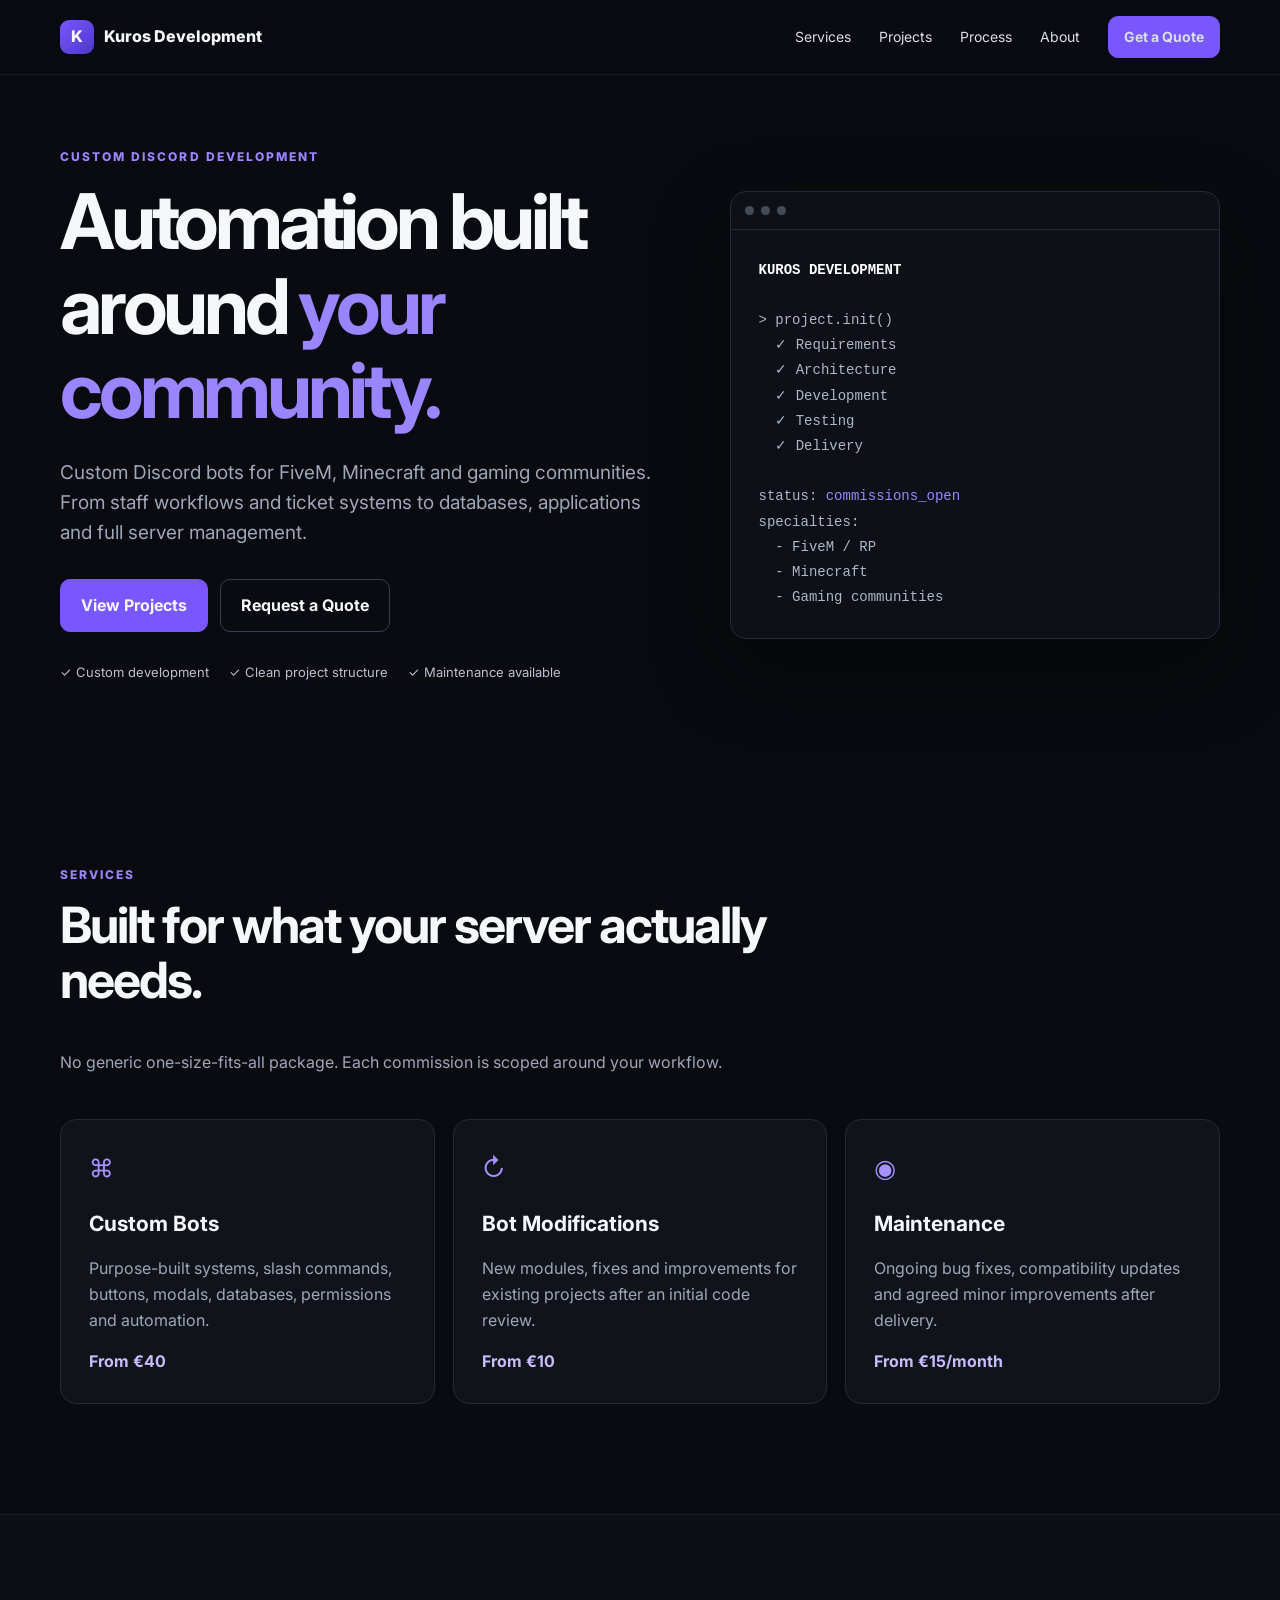
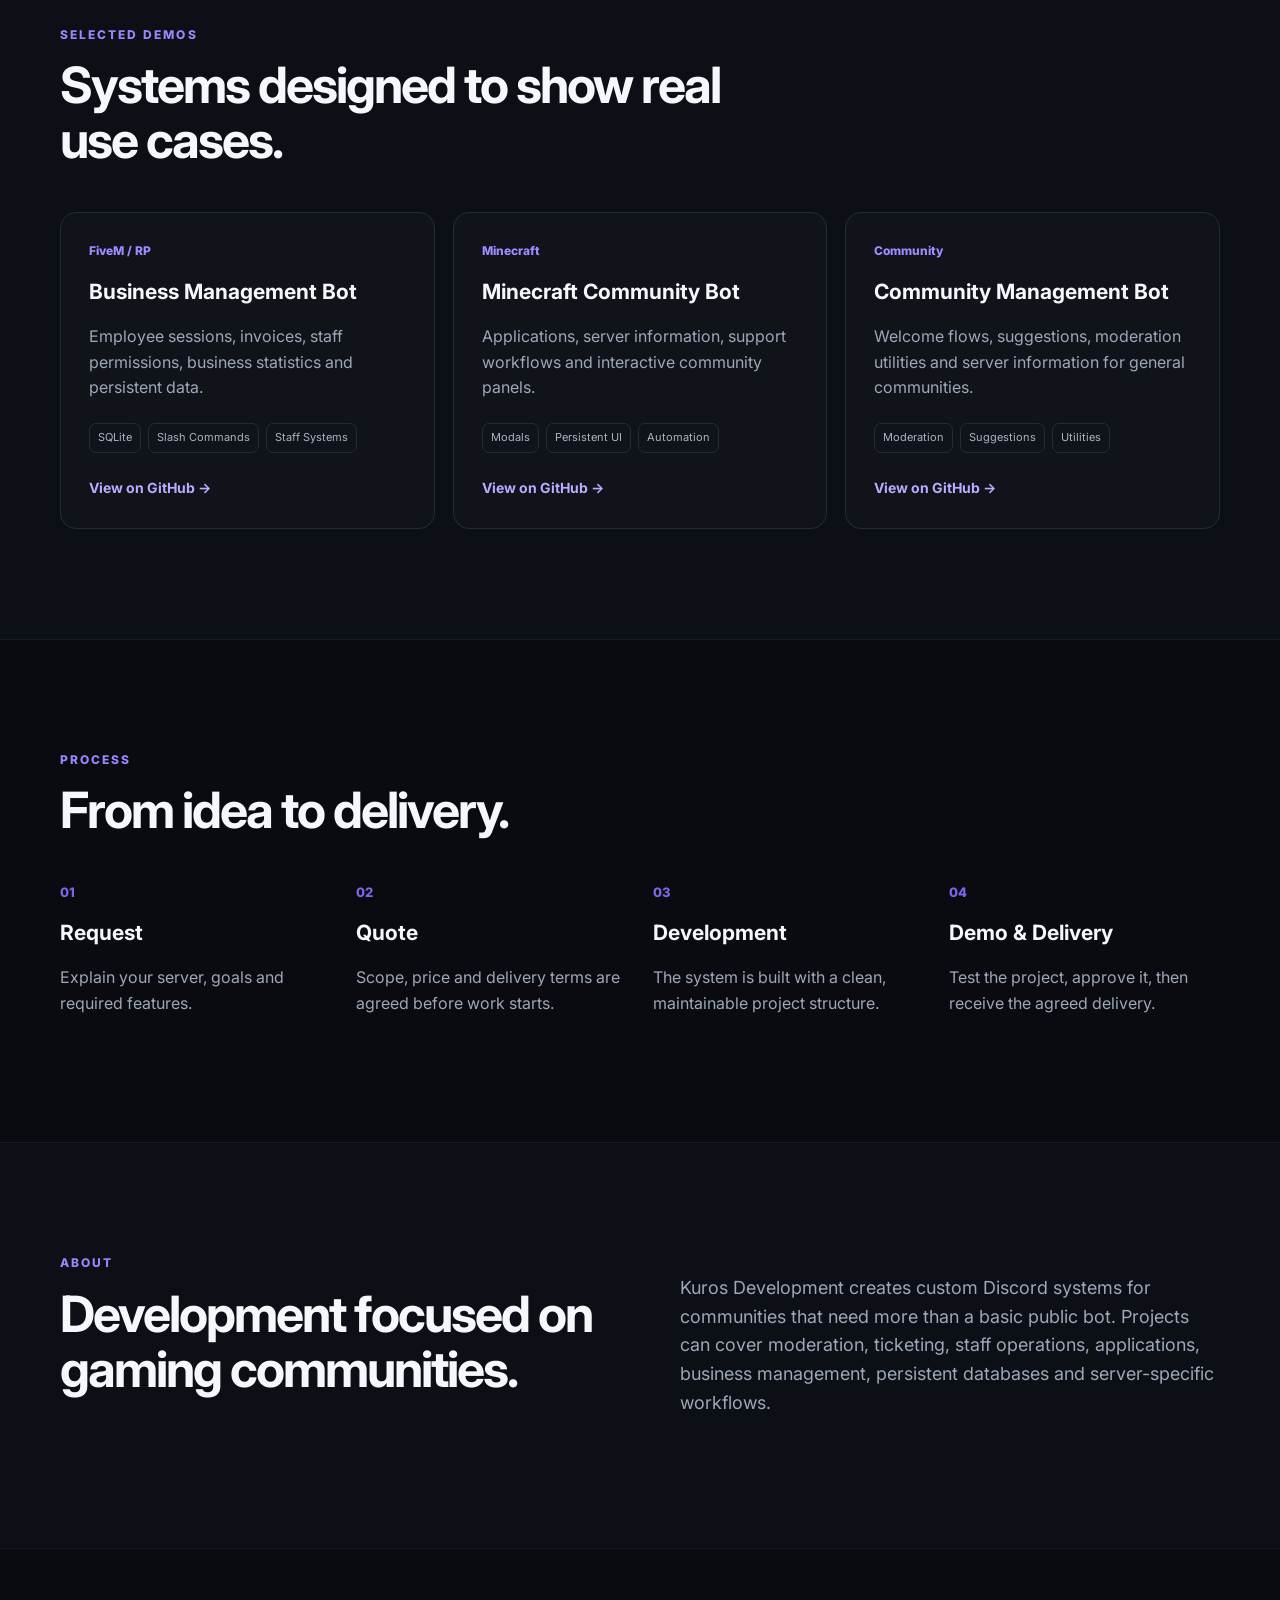
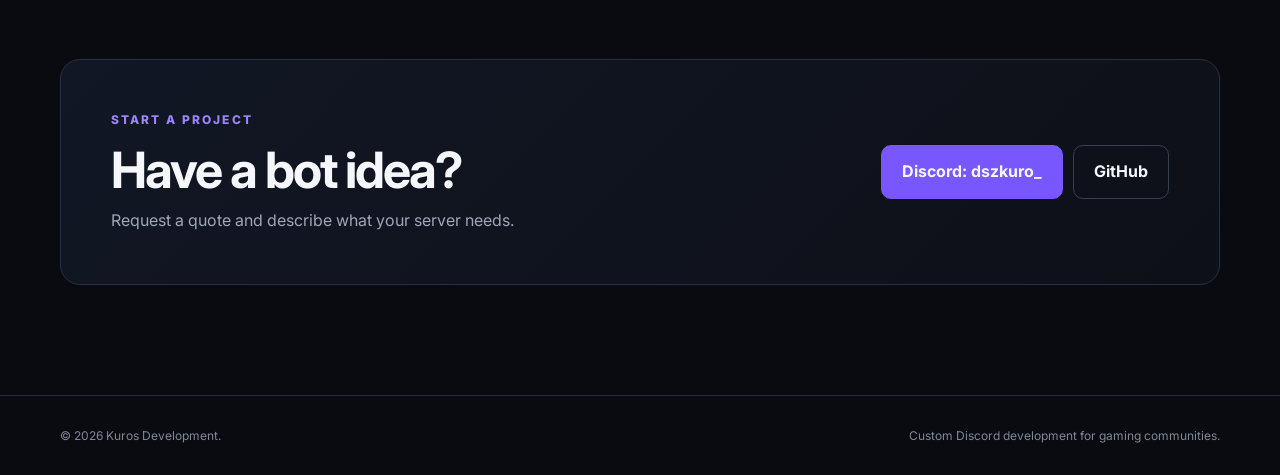
==== index.html @ 222a63c6 "Add files via upload" ====
<!DOCTYPE html>
<html lang="en">
<head>
  <meta charset="UTF-8">
  <meta name="viewport" content="width=device-width, initial-scale=1.0">
  <meta name="description" content="Kuros Development builds custom Discord bots for FiveM, Minecraft and gaming communities.">
  <title>Kuros Development — Custom Discord Bots</title>
  <link rel="preconnect" href="https://fonts.googleapis.com">
  <link rel="preconnect" href="https://fonts.gstatic.com" crossorigin>
  <link href="https://fonts.googleapis.com/css2?family=Inter:wght@400;500;600;700;800&display=swap" rel="stylesheet">
  <link rel="stylesheet" href="style.css">
</head>
<body>
  <header class="nav-wrap">
    <nav class="nav container">
      <a class="brand" href="#top"><span class="brand-mark">K</span>Kuros Development</a>
      <button id="navToggle" class="nav-toggle" aria-label="Toggle menu">☰</button>
      <div id="navLinks" class="nav-links">
        <a href="#services">Services</a>
        <a href="#projects">Projects</a>
        <a href="#process">Process</a>
        <a href="#about">About</a>
        <a class="button small" href="#contact">Get a Quote</a>
      </div>
    </nav>
  </header>

  <main id="top">
    <section class="hero container">
      <div class="hero-copy">
        <div class="eyebrow">CUSTOM DISCORD DEVELOPMENT</div>
        <h1>Automation built around <span>your community.</span></h1>
        <p>
          Custom Discord bots for FiveM, Minecraft and gaming communities.
          From staff workflows and ticket systems to databases, applications and full server management.
        </p>
        <div class="hero-actions">
          <a class="button" href="#projects">View Projects</a>
          <a class="button secondary" href="#contact">Request a Quote</a>
        </div>
        <div class="hero-points">
          <span>✓ Custom development</span>
          <span>✓ Clean project structure</span>
          <span>✓ Maintenance available</span>
        </div>
      </div>
      <div class="terminal-card">
        <div class="terminal-top"><span></span><span></span><span></span></div>
        <pre><code><b>KUROS DEVELOPMENT</b>

&gt; project.init()
  ✓ Requirements
  ✓ Architecture
  ✓ Development
  ✓ Testing
  ✓ Delivery

status: <em>commissions_open</em>
specialties:
  - FiveM / RP
  - Minecraft
  - Gaming communities</code></pre>
      </div>
    </section>

    <section id="services" class="section container">
      <div class="section-heading">
        <div class="eyebrow">SERVICES</div>
        <h2>Built for what your server actually needs.</h2>
        <p>No generic one-size-fits-all package. Each commission is scoped around your workflow.</p>
      </div>
      <div class="cards three">
        <article class="card">
          <div class="icon">⌘</div>
          <h3>Custom Bots</h3>
          <p>Purpose-built systems, slash commands, buttons, modals, databases, permissions and automation.</p>
          <strong>From €40</strong>
        </article>
        <article class="card">
          <div class="icon">↻</div>
          <h3>Bot Modifications</h3>
          <p>New modules, fixes and improvements for existing projects after an initial code review.</p>
          <strong>From €10</strong>
        </article>
        <article class="card">
          <div class="icon">◉</div>
          <h3>Maintenance</h3>
          <p>Ongoing bug fixes, compatibility updates and agreed minor improvements after delivery.</p>
          <strong>From €15/month</strong>
        </article>
      </div>
    </section>

    <section id="projects" class="section alt">
      <div class="container">
        <div class="section-heading">
          <div class="eyebrow">SELECTED DEMOS</div>
          <h2>Systems designed to show real use cases.</h2>
        </div>
        <div class="projects">
          <article class="project">
            <div class="project-tag">FiveM / RP</div>
            <h3>Business Management Bot</h3>
            <p>Employee sessions, invoices, staff permissions, business statistics and persistent data.</p>
            <div class="chips"><span>SQLite</span><span>Slash Commands</span><span>Staff Systems</span></div>
            <a href="https://github.com/kurosdevelopment/fivem-management-bot-demo" target="_blank" rel="noopener">View on GitHub →</a>
          </article>
          <article class="project">
            <div class="project-tag">Minecraft</div>
            <h3>Minecraft Community Bot</h3>
            <p>Applications, server information, support workflows and interactive community panels.</p>
            <div class="chips"><span>Modals</span><span>Persistent UI</span><span>Automation</span></div>
            <a href="https://github.com/kurosdevelopment/minecraft-server-bot-demo" target="_blank" rel="noopener">View on GitHub →</a>
          </article>
          <article class="project">
            <div class="project-tag">Community</div>
            <h3>Community Management Bot</h3>
            <p>Welcome flows, suggestions, moderation utilities and server information for general communities.</p>
            <div class="chips"><span>Moderation</span><span>Suggestions</span><span>Utilities</span></div>
            <a href="https://github.com/kurosdevelopment/community-bot-demo" target="_blank" rel="noopener">View on GitHub →</a>
          </article>
        </div>
      </div>
    </section>

    <section id="process" class="section container">
      <div class="section-heading">
        <div class="eyebrow">PROCESS</div>
        <h2>From idea to delivery.</h2>
      </div>
      <div class="steps">
        <div><span>01</span><h3>Request</h3><p>Explain your server, goals and required features.</p></div>
        <div><span>02</span><h3>Quote</h3><p>Scope, price and delivery terms are agreed before work starts.</p></div>
        <div><span>03</span><h3>Development</h3><p>The system is built with a clean, maintainable project structure.</p></div>
        <div><span>04</span><h3>Demo & Delivery</h3><p>Test the project, approve it, then receive the agreed delivery.</p></div>
      </div>
    </section>

    <section id="about" class="section alt">
      <div class="container about">
        <div>
          <div class="eyebrow">ABOUT</div>
          <h2>Development focused on gaming communities.</h2>
        </div>
        <p>
          Kuros Development creates custom Discord systems for communities that need more than a basic public bot.
          Projects can cover moderation, ticketing, staff operations, applications, business management,
          persistent databases and server-specific workflows.
        </p>
      </div>
    </section>

    <section id="contact" class="section container">
      <div class="cta">
        <div>
          <div class="eyebrow">START A PROJECT</div>
          <h2>Have a bot idea?</h2>
          <p>Request a quote and describe what your server needs.</p>
        </div>
        <div class="cta-actions">
          <a class="button" href="https://discord.com/app" target="_blank" rel="noopener">Discord: dszkuro_</a>
          <a class="button secondary" href="https://github.com/kurosdevelopment" target="_blank" rel="noopener">GitHub</a>
        </div>
      </div>
    </section>
  </main>

  <footer>
    <div class="container footer">
      <div>© <span id="year"></span> Kuros Development.</div>
      <div>Custom Discord development for gaming communities.</div>
    </div>
  </footer>
  <script src="script.js"></script>
</body>
</html>
---- style.css ----
:root{
  --bg:#090b10;
  --surface:#10131a;
  --surface2:#141923;
  --text:#f5f7fb;
  --muted:#9ea7b8;
  --line:#242b38;
  --accent:#7857ff;
  --accent2:#9a85ff;
  --max:1160px;
}
*{box-sizing:border-box}
html{scroll-behavior:smooth}
body{
  margin:0;background:var(--bg);color:var(--text);
  font-family:Inter,system-ui,sans-serif;line-height:1.6
}
a{color:inherit;text-decoration:none}
.container{width:min(calc(100% - 40px),var(--max));margin:auto}
.nav-wrap{
  position:sticky;top:0;z-index:20;
  background:rgba(9,11,16,.82);backdrop-filter:blur(14px);
  border-bottom:1px solid rgba(255,255,255,.06)
}
.nav{height:74px;display:flex;align-items:center;justify-content:space-between}
.brand{font-weight:800;display:flex;gap:10px;align-items:center}
.brand-mark{
  display:grid;place-items:center;width:34px;height:34px;border-radius:9px;
  background:linear-gradient(135deg,var(--accent),#4f37c9)
}
.nav-links{display:flex;align-items:center;gap:28px;color:#d9deea;font-size:14px}
.nav-links>a:not(.button):hover{color:white}
.nav-toggle{display:none;background:none;border:0;color:white;font-size:24px}
.button{
  display:inline-flex;justify-content:center;align-items:center;
  background:var(--accent);padding:13px 20px;border-radius:10px;font-weight:700;
  border:1px solid var(--accent);transition:.2s
}
.button:hover{transform:translateY(-2px);filter:brightness(1.08)}
.button.small{padding:9px 15px}
.button.secondary{background:transparent;border-color:#363e50}
.hero{
  min-height:680px;display:grid;grid-template-columns:1.1fr .9fr;
  gap:70px;align-items:center;padding-top:50px;padding-bottom:50px
}
.eyebrow{font-size:12px;letter-spacing:.17em;color:var(--accent2);font-weight:800;margin-bottom:14px}
h1,h2,h3{line-height:1.1;margin-top:0}
h1{font-size:clamp(46px,6vw,78px);letter-spacing:-.055em;margin-bottom:24px}
h1 span{color:var(--accent2)}
h2{font-size:clamp(34px,4vw,50px);letter-spacing:-.04em}
h3{font-size:21px}
.hero-copy>p{font-size:19px;color:var(--muted);max-width:670px}
.hero-actions{display:flex;gap:12px;margin:30px 0}
.hero-points{display:flex;gap:20px;flex-wrap:wrap;color:#b9c1cf;font-size:13px}
.terminal-card{
  border:1px solid var(--line);background:#0d1016;border-radius:16px;
  box-shadow:0 30px 80px rgba(0,0,0,.4);overflow:hidden
}
.terminal-top{display:flex;gap:7px;padding:14px;border-bottom:1px solid var(--line)}
.terminal-top span{width:9px;height:9px;border-radius:50%;background:#454b57}
pre{margin:0;padding:28px;overflow:auto;color:#aeb7c6;font-size:14px;line-height:1.8}
pre b{color:#fff} pre em{color:#9c86ff;font-style:normal}
.section{padding:110px 0}
.section.alt{background:#0c0f15;border-top:1px solid #151a23;border-bottom:1px solid #151a23}
.section-heading{max-width:740px;margin-bottom:44px}
.section-heading p{color:var(--muted)}
.cards{display:grid;gap:18px}
.cards.three{grid-template-columns:repeat(3,1fr)}
.card,.project{
  padding:28px;border:1px solid var(--line);background:var(--surface);
  border-radius:16px;transition:.2s
}
.card:hover,.project:hover{transform:translateY(-4px);border-color:#3c4558}
.card p,.project p{color:var(--muted)}
.card strong{color:#c8bcff}
.icon{font-size:25px;margin-bottom:24px;color:#a690ff}
.projects{display:grid;grid-template-columns:repeat(3,1fr);gap:18px}
.project-tag{font-size:12px;color:#9f8aff;font-weight:800;margin-bottom:20px}
.project a{color:#b9abff;font-weight:700;font-size:14px}
.chips{display:flex;gap:7px;flex-wrap:wrap;margin:22px 0}
.chips span{border:1px solid var(--line);padding:5px 8px;border-radius:7px;color:#aab3c3;font-size:11px}
.steps{display:grid;grid-template-columns:repeat(4,1fr);gap:25px}
.steps span{display:block;color:#7e65eb;font-weight:800;font-size:13px;margin-bottom:18px}
.steps p{color:var(--muted)}
.about{display:grid;grid-template-columns:1fr 1fr;gap:80px;align-items:center}
.about p{font-size:18px;color:var(--muted)}
.cta{
  background:linear-gradient(135deg,#121725,#0d1017);
  border:1px solid #293044;border-radius:20px;padding:50px;
  display:flex;align-items:center;justify-content:space-between;gap:30px
}
.cta h2{margin-bottom:10px}.cta p{color:var(--muted);margin:0}
.cta-actions{display:flex;gap:10px;flex-wrap:wrap}
footer{border-top:1px solid var(--line);padding:30px 0;color:#7f8898;font-size:12px}
.footer{display:flex;justify-content:space-between;gap:20px}
@media(max-width:850px){
  .hero{grid-template-columns:1fr;min-height:auto;padding-top:100px;padding-bottom:90px}
  .cards.three,.projects,.steps{grid-template-columns:1fr 1fr}
  .about{grid-template-columns:1fr;gap:20px}
  .nav-toggle{display:block}
  .nav-links{
    display:none;position:absolute;left:20px;right:20px;top:74px;
    padding:20px;background:#10131a;border:1px solid var(--line);
    border-radius:12px;flex-direction:column;align-items:stretch
  }
  .nav-links.open{display:flex}
  .cta{flex-direction:column;align-items:flex-start}
}
@media(max-width:560px){
  .cards.three,.projects,.steps{grid-template-columns:1fr}
  h1{font-size:47px}
  .hero-actions,.cta-actions{flex-direction:column}
  .button{width:100%}
  .section{padding:80px 0}
  .cta{padding:30px}
  .footer{flex-direction:column}
}
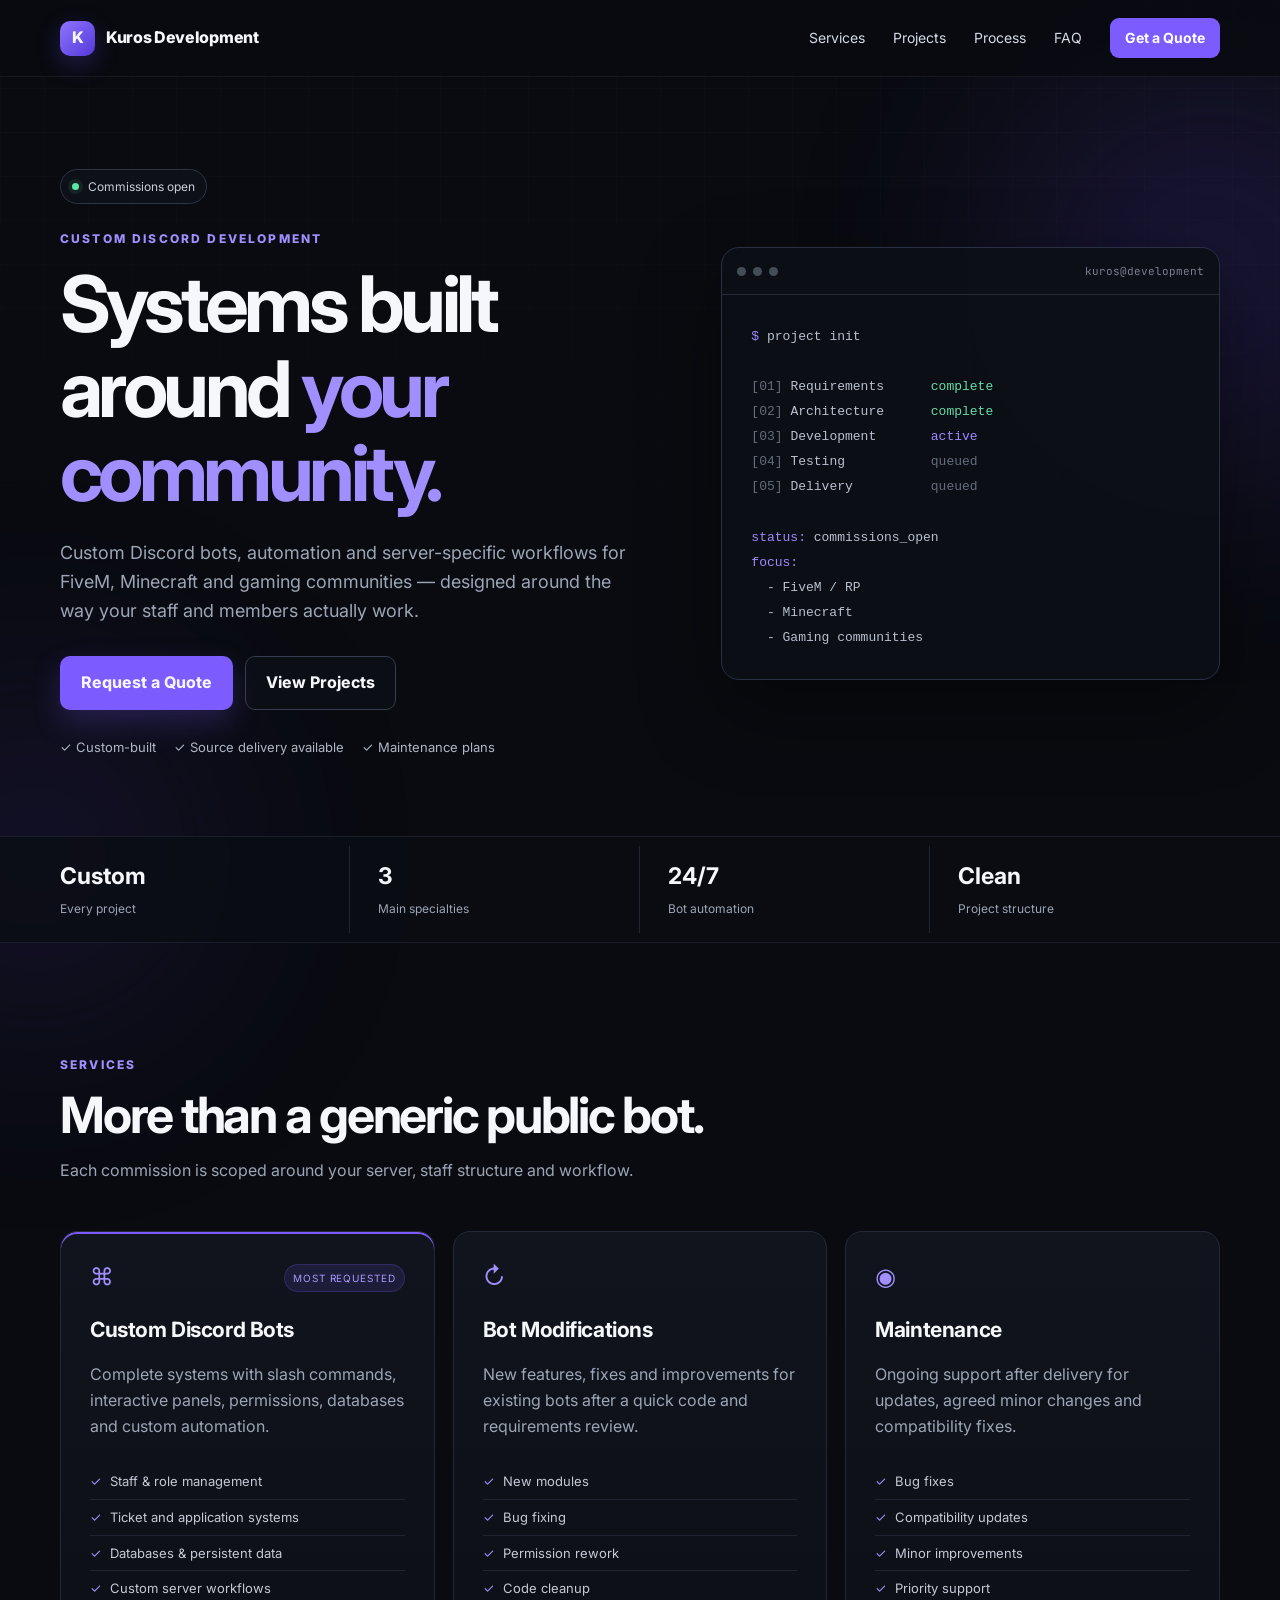
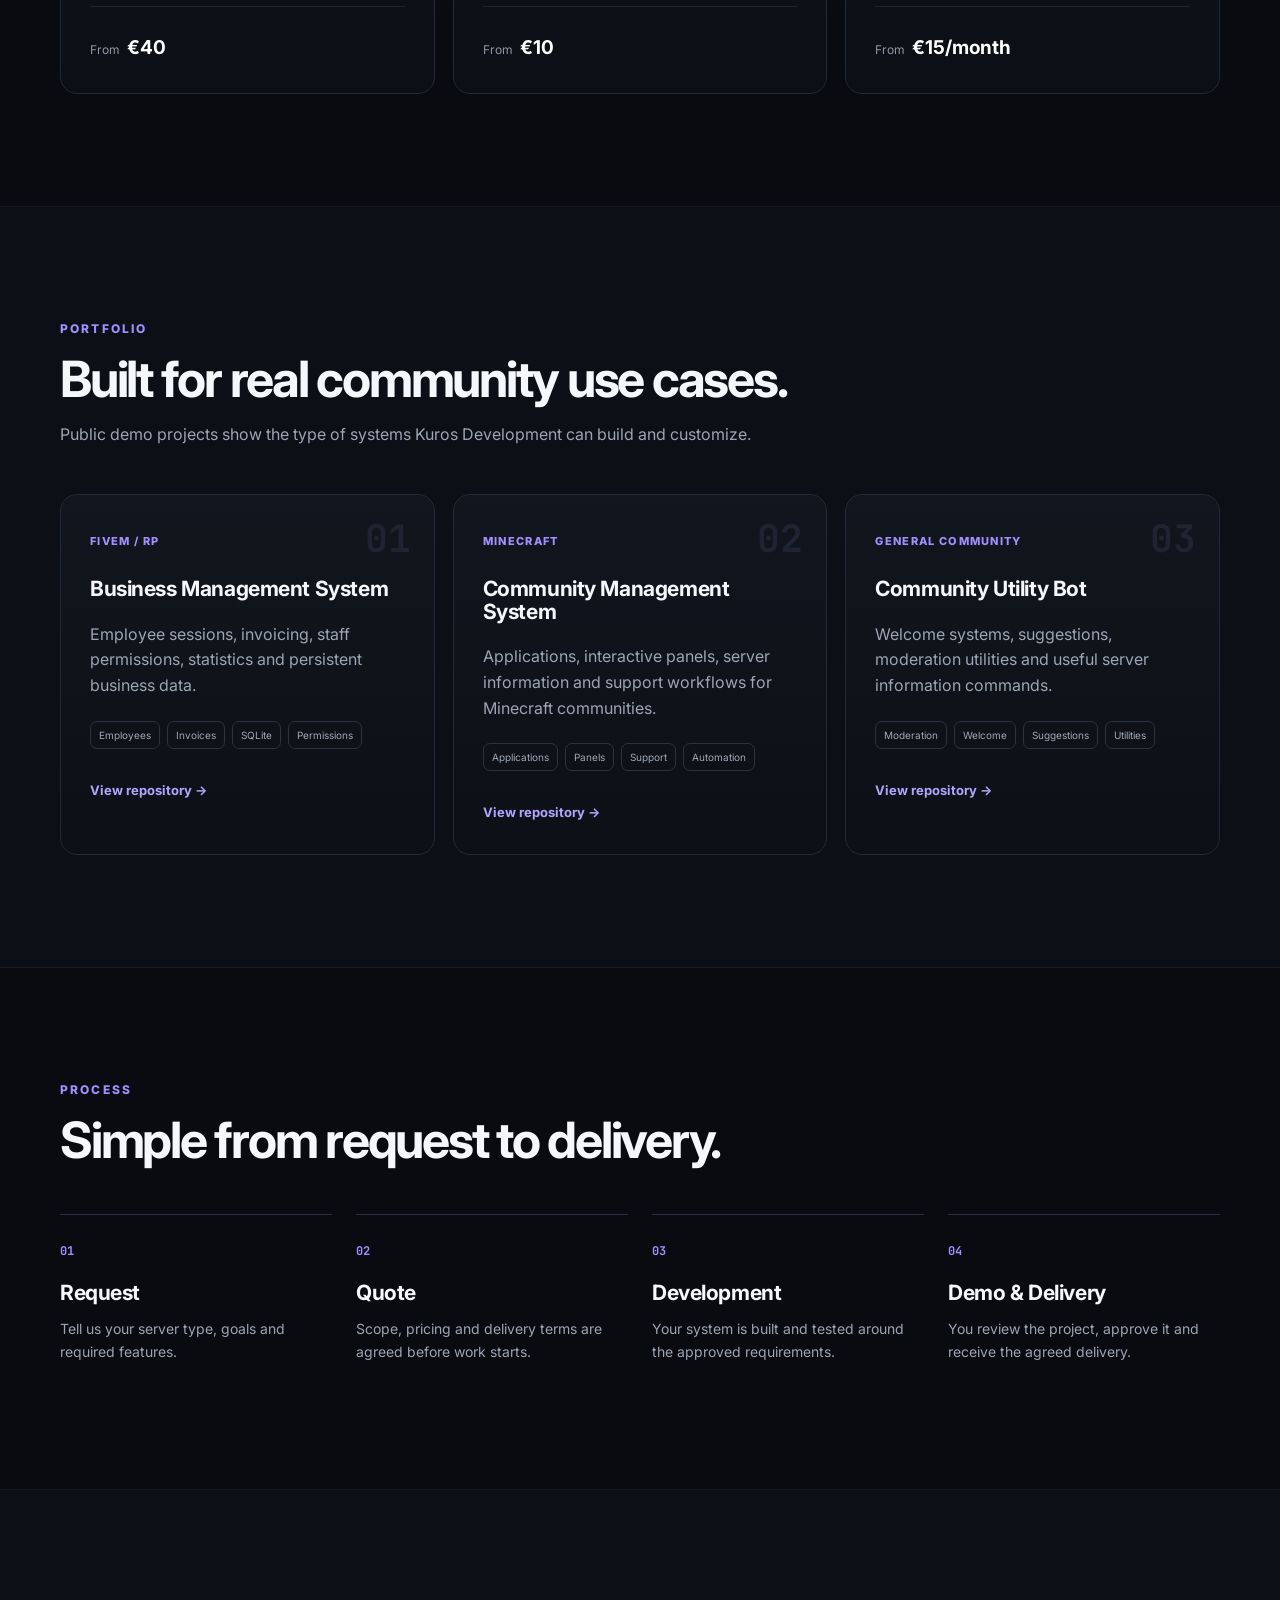
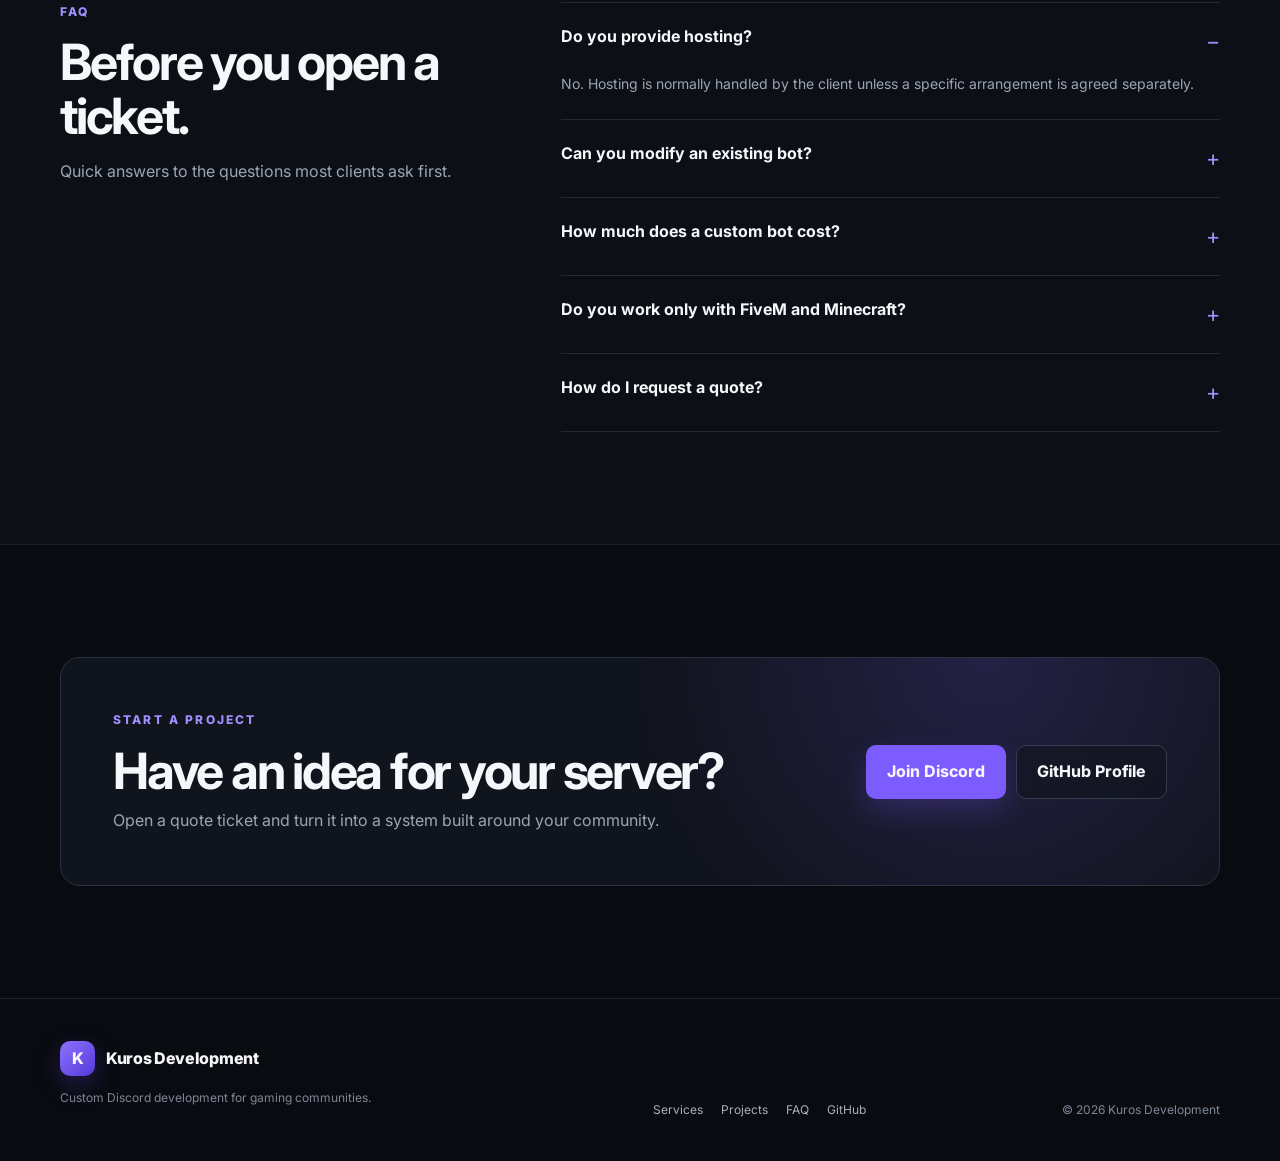
==== commit 470aca08: "Add files via upload" ====
--- a/index.html
+++ b/index.html
@@ -3,174 +3,83 @@
 <head>
   <meta charset="UTF-8">
   <meta name="viewport" content="width=device-width, initial-scale=1.0">
-  <meta name="description" content="Kuros Development builds custom Discord bots for FiveM, Minecraft and gaming communities.">
+  <meta name="theme-color" content="#0b0d12">
+  <meta name="description" content="Kuros Development builds custom Discord bots and automation for FiveM, Minecraft and gaming communities.">
+  <meta property="og:title" content="Kuros Development — Custom Discord Bots">
+  <meta property="og:description" content="Custom Discord systems built around your community.">
+  <meta property="og:type" content="website">
+  <meta property="og:url" content="https://kurosdevelopment.github.io/">
   <title>Kuros Development — Custom Discord Bots</title>
   <link rel="preconnect" href="https://fonts.googleapis.com">
   <link rel="preconnect" href="https://fonts.gstatic.com" crossorigin>
-  <link href="https://fonts.googleapis.com/css2?family=Inter:wght@400;500;600;700;800&display=swap" rel="stylesheet">
+  <link href="https://fonts.googleapis.com/css2?family=Inter:wght@400;500;600;700;800&family=JetBrains+Mono:wght@500;600&display=swap" rel="stylesheet">
   <link rel="stylesheet" href="style.css">
 </head>
 <body>
-  <header class="nav-wrap">
+  <div class="ambient ambient-one"></div><div class="ambient ambient-two"></div>
+  <header class="site-header">
     <nav class="nav container">
-      <a class="brand" href="#top"><span class="brand-mark">K</span>Kuros Development</a>
-      <button id="navToggle" class="nav-toggle" aria-label="Toggle menu">☰</button>
-      <div id="navLinks" class="nav-links">
-        <a href="#services">Services</a>
-        <a href="#projects">Projects</a>
-        <a href="#process">Process</a>
-        <a href="#about">About</a>
-        <a class="button small" href="#contact">Get a Quote</a>
+      <a class="brand" href="#top"><span class="brand-mark">K</span><span>Kuros Development</span></a>
+      <button class="menu-toggle" id="menuToggle" aria-label="Open navigation" aria-expanded="false">☰</button>
+      <div class="nav-links" id="navLinks">
+        <a href="#services">Services</a><a href="#projects">Projects</a><a href="#process">Process</a><a href="#faq">FAQ</a>
+        <a class="nav-cta" href="https://discord.gg/4mwm48HGT" target="_blank" rel="noopener noreferrer">Get a Quote</a>
       </div>
     </nav>
   </header>
-
   <main id="top">
-    <section class="hero container">
+    <section class="hero container reveal">
       <div class="hero-copy">
-        <div class="eyebrow">CUSTOM DISCORD DEVELOPMENT</div>
-        <h1>Automation built around <span>your community.</span></h1>
-        <p>
-          Custom Discord bots for FiveM, Minecraft and gaming communities.
-          From staff workflows and ticket systems to databases, applications and full server management.
-        </p>
-        <div class="hero-actions">
-          <a class="button" href="#projects">View Projects</a>
-          <a class="button secondary" href="#contact">Request a Quote</a>
-        </div>
-        <div class="hero-points">
-          <span>✓ Custom development</span>
-          <span>✓ Clean project structure</span>
-          <span>✓ Maintenance available</span>
-        </div>
+        <div class="pill"><span class="status-dot"></span> Commissions open</div>
+        <p class="eyebrow">CUSTOM DISCORD DEVELOPMENT</p>
+        <h1>Systems built around <span>your community.</span></h1>
+        <p class="hero-text">Custom Discord bots, automation and server-specific workflows for FiveM, Minecraft and gaming communities — designed around the way your staff and members actually work.</p>
+        <div class="hero-actions"><a class="button primary" href="https://discord.gg/4mwm48HGT" target="_blank" rel="noopener noreferrer">Request a Quote</a><a class="button secondary" href="#projects">View Projects</a></div>
+        <div class="trust-row"><span>✓ Custom-built</span><span>✓ Source delivery available</span><span>✓ Maintenance plans</span></div>
       </div>
       <div class="terminal-card">
-        <div class="terminal-top"><span></span><span></span><span></span></div>
-        <pre><code><b>KUROS DEVELOPMENT</b>
+        <div class="terminal-head"><div class="terminal-dots"><span></span><span></span><span></span></div><span>kuros@development</span></div>
+        <pre><code><span class="purple">$</span> project init
 
-&gt; project.init()
-  ✓ Requirements
-  ✓ Architecture
-  ✓ Development
-  ✓ Testing
-  ✓ Delivery
+<span class="muted">[01]</span> Requirements      <span class="green">complete</span>
+<span class="muted">[02]</span> Architecture      <span class="green">complete</span>
+<span class="muted">[03]</span> Development       <span class="purple">active</span>
+<span class="muted">[04]</span> Testing           <span class="muted">queued</span>
+<span class="muted">[05]</span> Delivery          <span class="muted">queued</span>
 
-status: <em>commissions_open</em>
-specialties:
+<span class="purple">status:</span> commissions_open
+<span class="purple">focus:</span>
   - FiveM / RP
   - Minecraft
   - Gaming communities</code></pre>
       </div>
     </section>
-
-    <section id="services" class="section container">
-      <div class="section-heading">
-        <div class="eyebrow">SERVICES</div>
-        <h2>Built for what your server actually needs.</h2>
-        <p>No generic one-size-fits-all package. Each commission is scoped around your workflow.</p>
-      </div>
-      <div class="cards three">
-        <article class="card">
-          <div class="icon">⌘</div>
-          <h3>Custom Bots</h3>
-          <p>Purpose-built systems, slash commands, buttons, modals, databases, permissions and automation.</p>
-          <strong>From €40</strong>
-        </article>
-        <article class="card">
-          <div class="icon">↻</div>
-          <h3>Bot Modifications</h3>
-          <p>New modules, fixes and improvements for existing projects after an initial code review.</p>
-          <strong>From €10</strong>
-        </article>
-        <article class="card">
-          <div class="icon">◉</div>
-          <h3>Maintenance</h3>
-          <p>Ongoing bug fixes, compatibility updates and agreed minor improvements after delivery.</p>
-          <strong>From €15/month</strong>
-        </article>
+    <section class="stats-strip reveal"><div class="container stats-grid"><div><strong>Custom</strong><span>Every project</span></div><div><strong>3</strong><span>Main specialties</span></div><div><strong>24/7</strong><span>Bot automation</span></div><div><strong>Clean</strong><span>Project structure</span></div></div></section>
+    <section class="section container reveal" id="services">
+      <div class="section-heading"><p class="eyebrow">SERVICES</p><h2>More than a generic public bot.</h2><p>Each commission is scoped around your server, staff structure and workflow.</p></div>
+      <div class="service-grid">
+        <article class="service-card featured"><div class="card-top"><span class="card-icon">⌘</span><span class="tag">Most requested</span></div><h3>Custom Discord Bots</h3><p>Complete systems with slash commands, interactive panels, permissions, databases and custom automation.</p><ul><li>Staff & role management</li><li>Ticket and application systems</li><li>Databases & persistent data</li><li>Custom server workflows</li></ul><div class="price">From <strong>€40</strong></div></article>
+        <article class="service-card"><div class="card-top"><span class="card-icon">↻</span></div><h3>Bot Modifications</h3><p>New features, fixes and improvements for existing bots after a quick code and requirements review.</p><ul><li>New modules</li><li>Bug fixing</li><li>Permission rework</li><li>Code cleanup</li></ul><div class="price">From <strong>€10</strong></div></article>
+        <article class="service-card"><div class="card-top"><span class="card-icon">◉</span></div><h3>Maintenance</h3><p>Ongoing support after delivery for updates, agreed minor changes and compatibility fixes.</p><ul><li>Bug fixes</li><li>Compatibility updates</li><li>Minor improvements</li><li>Priority support</li></ul><div class="price">From <strong>€15/month</strong></div></article>
       </div>
     </section>
-
-    <section id="projects" class="section alt">
-      <div class="container">
-        <div class="section-heading">
-          <div class="eyebrow">SELECTED DEMOS</div>
-          <h2>Systems designed to show real use cases.</h2>
-        </div>
-        <div class="projects">
-          <article class="project">
-            <div class="project-tag">FiveM / RP</div>
-            <h3>Business Management Bot</h3>
-            <p>Employee sessions, invoices, staff permissions, business statistics and persistent data.</p>
-            <div class="chips"><span>SQLite</span><span>Slash Commands</span><span>Staff Systems</span></div>
-            <a href="https://github.com/kurosdevelopment/fivem-management-bot-demo" target="_blank" rel="noopener">View on GitHub →</a>
-          </article>
-          <article class="project">
-            <div class="project-tag">Minecraft</div>
-            <h3>Minecraft Community Bot</h3>
-            <p>Applications, server information, support workflows and interactive community panels.</p>
-            <div class="chips"><span>Modals</span><span>Persistent UI</span><span>Automation</span></div>
-            <a href="https://github.com/kurosdevelopment/minecraft-server-bot-demo" target="_blank" rel="noopener">View on GitHub →</a>
-          </article>
-          <article class="project">
-            <div class="project-tag">Community</div>
-            <h3>Community Management Bot</h3>
-            <p>Welcome flows, suggestions, moderation utilities and server information for general communities.</p>
-            <div class="chips"><span>Moderation</span><span>Suggestions</span><span>Utilities</span></div>
-            <a href="https://github.com/kurosdevelopment/community-bot-demo" target="_blank" rel="noopener">View on GitHub →</a>
-          </article>
-        </div>
-      </div>
-    </section>
-
-    <section id="process" class="section container">
-      <div class="section-heading">
-        <div class="eyebrow">PROCESS</div>
-        <h2>From idea to delivery.</h2>
-      </div>
-      <div class="steps">
-        <div><span>01</span><h3>Request</h3><p>Explain your server, goals and required features.</p></div>
-        <div><span>02</span><h3>Quote</h3><p>Scope, price and delivery terms are agreed before work starts.</p></div>
-        <div><span>03</span><h3>Development</h3><p>The system is built with a clean, maintainable project structure.</p></div>
-        <div><span>04</span><h3>Demo & Delivery</h3><p>Test the project, approve it, then receive the agreed delivery.</p></div>
-      </div>
-    </section>
-
-    <section id="about" class="section alt">
-      <div class="container about">
-        <div>
-          <div class="eyebrow">ABOUT</div>
-          <h2>Development focused on gaming communities.</h2>
-        </div>
-        <p>
-          Kuros Development creates custom Discord systems for communities that need more than a basic public bot.
-          Projects can cover moderation, ticketing, staff operations, applications, business management,
-          persistent databases and server-specific workflows.
-        </p>
-      </div>
-    </section>
-
-    <section id="contact" class="section container">
-      <div class="cta">
-        <div>
-          <div class="eyebrow">START A PROJECT</div>
-          <h2>Have a bot idea?</h2>
-          <p>Request a quote and describe what your server needs.</p>
-        </div>
-        <div class="cta-actions">
-          <a class="button" href="https://discord.com/app" target="_blank" rel="noopener">Discord: dszkuro_</a>
-          <a class="button secondary" href="https://github.com/kurosdevelopment" target="_blank" rel="noopener">GitHub</a>
-        </div>
-      </div>
-    </section>
+    <section class="section section-dark reveal" id="projects"><div class="container"><div class="section-heading"><p class="eyebrow">PORTFOLIO</p><h2>Built for real community use cases.</h2><p>Public demo projects show the type of systems Kuros Development can build and customize.</p></div>
+      <div class="project-grid">
+        <article class="project-card"><div class="project-number">01</div><span class="project-type">FiveM / RP</span><h3>Business Management System</h3><p>Employee sessions, invoicing, staff permissions, statistics and persistent business data.</p><div class="chips"><span>Employees</span><span>Invoices</span><span>SQLite</span><span>Permissions</span></div><a href="https://github.com/kurosdevelopment/fivem-management-bot-demo" target="_blank" rel="noopener noreferrer">View repository →</a></article>
+        <article class="project-card"><div class="project-number">02</div><span class="project-type">Minecraft</span><h3>Community Management System</h3><p>Applications, interactive panels, server information and support workflows for Minecraft communities.</p><div class="chips"><span>Applications</span><span>Panels</span><span>Support</span><span>Automation</span></div><a href="https://github.com/kurosdevelopment/minecraft-server-bot-demo" target="_blank" rel="noopener noreferrer">View repository →</a></article>
+        <article class="project-card"><div class="project-number">03</div><span class="project-type">General Community</span><h3>Community Utility Bot</h3><p>Welcome systems, suggestions, moderation utilities and useful server information commands.</p><div class="chips"><span>Moderation</span><span>Welcome</span><span>Suggestions</span><span>Utilities</span></div><a href="https://github.com/kurosdevelopment/community-bot-demo" target="_blank" rel="noopener noreferrer">View repository →</a></article>
+      </div></div></section>
+    <section class="section container reveal" id="process"><div class="section-heading"><p class="eyebrow">PROCESS</p><h2>Simple from request to delivery.</h2></div><div class="process-grid"><article><span>01</span><h3>Request</h3><p>Tell us your server type, goals and required features.</p></article><article><span>02</span><h3>Quote</h3><p>Scope, pricing and delivery terms are agreed before work starts.</p></article><article><span>03</span><h3>Development</h3><p>Your system is built and tested around the approved requirements.</p></article><article><span>04</span><h3>Demo & Delivery</h3><p>You review the project, approve it and receive the agreed delivery.</p></article></div></section>
+    <section class="section section-dark reveal" id="faq"><div class="container faq-layout"><div class="section-heading sticky-heading"><p class="eyebrow">FAQ</p><h2>Before you open a ticket.</h2><p>Quick answers to the questions most clients ask first.</p></div><div class="faq-list">
+      <details open><summary>Do you provide hosting?</summary><p>No. Hosting is normally handled by the client unless a specific arrangement is agreed separately.</p></details>
+      <details><summary>Can you modify an existing bot?</summary><p>Yes. Existing code is reviewed first so the work can be quoted accurately and safely.</p></details>
+      <details><summary>How much does a custom bot cost?</summary><p>Pricing depends on complexity and scope. Small projects can start around €40, while larger systems are quoted individually.</p></details>
+      <details><summary>Do you work only with FiveM and Minecraft?</summary><p>No. Those are the main specialties, but general gaming and community servers are also supported.</p></details>
+      <details><summary>How do I request a quote?</summary><p>Join the Kuros Development Discord server and use the quote ticket system. Include as much detail as possible about the project.</p></details>
+    </div></div></section>
+    <section class="section container reveal" id="contact"><div class="cta-card"><div><p class="eyebrow">START A PROJECT</p><h2>Have an idea for your server?</h2><p>Open a quote ticket and turn it into a system built around your community.</p></div><div class="cta-actions"><a class="button primary" href="https://discord.gg/4mwm48HGT" target="_blank" rel="noopener noreferrer">Join Discord</a><a class="button secondary" href="https://github.com/kurosdevelopment" target="_blank" rel="noopener noreferrer">GitHub Profile</a></div></div></section>
   </main>
-
-  <footer>
-    <div class="container footer">
-      <div>© <span id="year"></span> Kuros Development.</div>
-      <div>Custom Discord development for gaming communities.</div>
-    </div>
-  </footer>
+  <footer class="footer"><div class="container footer-inner"><div><a class="brand footer-brand" href="#top"><span class="brand-mark">K</span><span>Kuros Development</span></a><p>Custom Discord development for gaming communities.</p></div><div class="footer-links"><a href="#services">Services</a><a href="#projects">Projects</a><a href="#faq">FAQ</a><a href="https://github.com/kurosdevelopment" target="_blank" rel="noopener noreferrer">GitHub</a></div><div class="copyright">© <span id="year"></span> Kuros Development</div></div></footer>
   <script src="script.js"></script>
 </body>
 </html>
--- a/style.css
+++ b/style.css
@@ -1,117 +1 @@
-:root{
-  --bg:#090b10;
-  --surface:#10131a;
-  --surface2:#141923;
-  --text:#f5f7fb;
-  --muted:#9ea7b8;
-  --line:#242b38;
-  --accent:#7857ff;
-  --accent2:#9a85ff;
-  --max:1160px;
-}
-*{box-sizing:border-box}
-html{scroll-behavior:smooth}
-body{
-  margin:0;background:var(--bg);color:var(--text);
-  font-family:Inter,system-ui,sans-serif;line-height:1.6
-}
-a{color:inherit;text-decoration:none}
-.container{width:min(calc(100% - 40px),var(--max));margin:auto}
-.nav-wrap{
-  position:sticky;top:0;z-index:20;
-  background:rgba(9,11,16,.82);backdrop-filter:blur(14px);
-  border-bottom:1px solid rgba(255,255,255,.06)
-}
-.nav{height:74px;display:flex;align-items:center;justify-content:space-between}
-.brand{font-weight:800;display:flex;gap:10px;align-items:center}
-.brand-mark{
-  display:grid;place-items:center;width:34px;height:34px;border-radius:9px;
-  background:linear-gradient(135deg,var(--accent),#4f37c9)
-}
-.nav-links{display:flex;align-items:center;gap:28px;color:#d9deea;font-size:14px}
-.nav-links>a:not(.button):hover{color:white}
-.nav-toggle{display:none;background:none;border:0;color:white;font-size:24px}
-.button{
-  display:inline-flex;justify-content:center;align-items:center;
-  background:var(--accent);padding:13px 20px;border-radius:10px;font-weight:700;
-  border:1px solid var(--accent);transition:.2s
-}
-.button:hover{transform:translateY(-2px);filter:brightness(1.08)}
-.button.small{padding:9px 15px}
-.button.secondary{background:transparent;border-color:#363e50}
-.hero{
-  min-height:680px;display:grid;grid-template-columns:1.1fr .9fr;
-  gap:70px;align-items:center;padding-top:50px;padding-bottom:50px
-}
-.eyebrow{font-size:12px;letter-spacing:.17em;color:var(--accent2);font-weight:800;margin-bottom:14px}
-h1,h2,h3{line-height:1.1;margin-top:0}
-h1{font-size:clamp(46px,6vw,78px);letter-spacing:-.055em;margin-bottom:24px}
-h1 span{color:var(--accent2)}
-h2{font-size:clamp(34px,4vw,50px);letter-spacing:-.04em}
-h3{font-size:21px}
-.hero-copy>p{font-size:19px;color:var(--muted);max-width:670px}
-.hero-actions{display:flex;gap:12px;margin:30px 0}
-.hero-points{display:flex;gap:20px;flex-wrap:wrap;color:#b9c1cf;font-size:13px}
-.terminal-card{
-  border:1px solid var(--line);background:#0d1016;border-radius:16px;
-  box-shadow:0 30px 80px rgba(0,0,0,.4);overflow:hidden
-}
-.terminal-top{display:flex;gap:7px;padding:14px;border-bottom:1px solid var(--line)}
-.terminal-top span{width:9px;height:9px;border-radius:50%;background:#454b57}
-pre{margin:0;padding:28px;overflow:auto;color:#aeb7c6;font-size:14px;line-height:1.8}
-pre b{color:#fff} pre em{color:#9c86ff;font-style:normal}
-.section{padding:110px 0}
-.section.alt{background:#0c0f15;border-top:1px solid #151a23;border-bottom:1px solid #151a23}
-.section-heading{max-width:740px;margin-bottom:44px}
-.section-heading p{color:var(--muted)}
-.cards{display:grid;gap:18px}
-.cards.three{grid-template-columns:repeat(3,1fr)}
-.card,.project{
-  padding:28px;border:1px solid var(--line);background:var(--surface);
-  border-radius:16px;transition:.2s
-}
-.card:hover,.project:hover{transform:translateY(-4px);border-color:#3c4558}
-.card p,.project p{color:var(--muted)}
-.card strong{color:#c8bcff}
-.icon{font-size:25px;margin-bottom:24px;color:#a690ff}
-.projects{display:grid;grid-template-columns:repeat(3,1fr);gap:18px}
-.project-tag{font-size:12px;color:#9f8aff;font-weight:800;margin-bottom:20px}
-.project a{color:#b9abff;font-weight:700;font-size:14px}
-.chips{display:flex;gap:7px;flex-wrap:wrap;margin:22px 0}
-.chips span{border:1px solid var(--line);padding:5px 8px;border-radius:7px;color:#aab3c3;font-size:11px}
-.steps{display:grid;grid-template-columns:repeat(4,1fr);gap:25px}
-.steps span{display:block;color:#7e65eb;font-weight:800;font-size:13px;margin-bottom:18px}
-.steps p{color:var(--muted)}
-.about{display:grid;grid-template-columns:1fr 1fr;gap:80px;align-items:center}
-.about p{font-size:18px;color:var(--muted)}
-.cta{
-  background:linear-gradient(135deg,#121725,#0d1017);
-  border:1px solid #293044;border-radius:20px;padding:50px;
-  display:flex;align-items:center;justify-content:space-between;gap:30px
-}
-.cta h2{margin-bottom:10px}.cta p{color:var(--muted);margin:0}
-.cta-actions{display:flex;gap:10px;flex-wrap:wrap}
-footer{border-top:1px solid var(--line);padding:30px 0;color:#7f8898;font-size:12px}
-.footer{display:flex;justify-content:space-between;gap:20px}
-@media(max-width:850px){
-  .hero{grid-template-columns:1fr;min-height:auto;padding-top:100px;padding-bottom:90px}
-  .cards.three,.projects,.steps{grid-template-columns:1fr 1fr}
-  .about{grid-template-columns:1fr;gap:20px}
-  .nav-toggle{display:block}
-  .nav-links{
-    display:none;position:absolute;left:20px;right:20px;top:74px;
-    padding:20px;background:#10131a;border:1px solid var(--line);
-    border-radius:12px;flex-direction:column;align-items:stretch
-  }
-  .nav-links.open{display:flex}
-  .cta{flex-direction:column;align-items:flex-start}
-}
-@media(max-width:560px){
-  .cards.three,.projects,.steps{grid-template-columns:1fr}
-  h1{font-size:47px}
-  .hero-actions,.cta-actions{flex-direction:column}
-  .button{width:100%}
-  .section{padding:80px 0}
-  .cta{padding:30px}
-  .footer{flex-direction:column}
-}
+:root{--bg:#090b10;--surface:#10131a;--text:#f6f7fb;--muted:#9ca5b5;--line:#232938;--purple:#7c5cff;--purple2:#a18fff;--green:#5ee6a8;--max:1160px}*{box-sizing:border-box}html{scroll-behavior:smooth}body{margin:0;background:var(--bg);color:var(--text);font-family:Inter,system-ui,sans-serif;line-height:1.6;overflow-x:hidden}body:before{content:"";position:fixed;inset:0;pointer-events:none;background-image:linear-gradient(rgba(255,255,255,.018) 1px,transparent 1px),linear-gradient(90deg,rgba(255,255,255,.018) 1px,transparent 1px);background-size:44px 44px;mask-image:linear-gradient(to bottom,black,transparent 78%);z-index:-2}a{color:inherit;text-decoration:none}.container{width:min(calc(100% - 40px),var(--max));margin:auto}.ambient{position:fixed;border-radius:999px;filter:blur(120px);opacity:.17;pointer-events:none;z-index:-1}.ambient-one{width:420px;height:420px;background:#7251ff;right:-140px;top:60px}.ambient-two{width:350px;height:350px;background:#5539be;left:-140px;top:680px}.site-header{position:sticky;top:0;z-index:50;background:rgba(9,11,16,.78);backdrop-filter:blur(18px);border-bottom:1px solid rgba(255,255,255,.06)}.nav{height:76px;display:flex;align-items:center;justify-content:space-between}.brand{display:flex;align-items:center;gap:11px;font-weight:800;letter-spacing:-.02em}.brand-mark{width:35px;height:35px;border-radius:10px;display:grid;place-items:center;background:linear-gradient(135deg,#8e73ff,#5539d9);box-shadow:0 8px 24px rgba(107,78,255,.26)}.nav-links{display:flex;align-items:center;gap:28px;color:#d6dbe7;font-size:14px}.nav-links>a:not(.nav-cta):hover{color:white}.nav-cta{padding:9px 15px;background:var(--purple);border-radius:9px;font-weight:700;color:white}.menu-toggle{display:none;background:none;border:0;color:white;font-size:24px}.hero{min-height:690px;padding:92px 0 78px;display:grid;grid-template-columns:1.08fr .92fr;gap:76px;align-items:center}.pill{display:inline-flex;align-items:center;gap:9px;border:1px solid #2e3545;background:rgba(16,19,26,.78);padding:7px 11px;border-radius:999px;font-size:12px;color:#c9cfda;margin-bottom:25px}.status-dot{width:7px;height:7px;border-radius:50%;background:var(--green);box-shadow:0 0 0 4px rgba(94,230,168,.09)}.eyebrow{font-size:12px;font-weight:800;letter-spacing:.18em;color:var(--purple2);margin:0 0 14px}h1,h2,h3{line-height:1.08;margin-top:0}h1{font-size:clamp(49px,6.2vw,78px);letter-spacing:-.058em;margin-bottom:24px}h1 span{color:var(--purple2)}h2{font-size:clamp(34px,4.4vw,50px);letter-spacing:-.045em;margin-bottom:16px}h3{font-size:21px;letter-spacing:-.02em}.hero-text{font-size:18px;color:var(--muted);max-width:660px}.hero-actions{display:flex;gap:12px;margin:31px 0 27px}.button{display:inline-flex;align-items:center;justify-content:center;padding:13px 20px;border-radius:10px;font-weight:750;border:1px solid transparent;transition:.2s}.button:hover{transform:translateY(-2px)}.button.primary{background:var(--purple);box-shadow:0 12px 30px rgba(124,92,255,.23)}.button.secondary{border-color:#353d4f;background:rgba(16,19,26,.55)}.trust-row{display:flex;flex-wrap:wrap;gap:18px;color:#afb7c5;font-size:13px}.terminal-card{border:1px solid #293044;background:rgba(13,16,22,.93);border-radius:18px;overflow:hidden;box-shadow:0 30px 80px rgba(0,0,0,.42)}.terminal-head{height:47px;padding:0 15px;display:flex;align-items:center;justify-content:space-between;border-bottom:1px solid #242b38;color:#778091;font:11px "JetBrains Mono",monospace}.terminal-dots{display:flex;gap:7px}.terminal-dots span{width:9px;height:9px;border-radius:50%;background:#444b59}pre{margin:0;padding:29px;color:#b7c0cf;font:13px/1.85 "JetBrains Mono",monospace;overflow:auto}.purple{color:#9e89ff}.green{color:#64dca7}.muted{color:#626c7c}.stats-strip{border-top:1px solid #181d27;border-bottom:1px solid #181d27;background:rgba(11,14,20,.76)}.stats-grid{min-height:105px;display:grid;grid-template-columns:repeat(4,1fr);align-items:center}.stats-grid>div{padding:12px 28px;border-right:1px solid #1f2531}.stats-grid>div:first-child{padding-left:0}.stats-grid>div:last-child{border-right:0}.stats-grid strong{font-size:23px;display:block}.stats-grid span{font-size:12px;color:var(--muted)}.section{padding:112px 0}.section-dark{background:#0c0f15;border-top:1px solid #171c26;border-bottom:1px solid #171c26}.section-heading{max-width:730px;margin-bottom:47px}.section-heading>p:last-child{color:var(--muted)}.service-grid,.project-grid{display:grid;grid-template-columns:repeat(3,1fr);gap:18px}.service-card,.project-card{border:1px solid var(--line);background:linear-gradient(180deg,rgba(18,22,30,.92),rgba(13,16,22,.92));border-radius:17px;padding:29px;position:relative;transition:.22s}.service-card:hover,.project-card:hover{transform:translateY(-4px);border-color:#3a4356}.service-card.featured{box-shadow:inset 0 2px 0 var(--purple)}.card-top{height:34px;display:flex;align-items:center;justify-content:space-between;margin-bottom:24px}.card-icon{font-size:24px;color:var(--purple2)}.tag{font-size:10px;text-transform:uppercase;letter-spacing:.09em;padding:5px 8px;border-radius:999px;background:rgba(124,92,255,.13);color:#aa98ff;border:1px solid rgba(124,92,255,.22)}.service-card p,.project-card p{color:var(--muted)}.service-card ul{list-style:none;padding:0;margin:25px 0}.service-card li{font-size:13px;color:#c3cad5;padding:7px 0;border-bottom:1px solid #1e2430}.service-card li:before{content:"✓";color:var(--purple2);margin-right:8px}.price{margin-top:26px;color:#8f98a8;font-size:12px}.price strong{font-size:19px;color:white;margin-left:4px}.project-number{position:absolute;right:23px;top:18px;font:700 38px "JetBrains Mono",monospace;color:#1e2431}.project-type{display:inline-block;color:#a28fff;font-size:11px;font-weight:800;text-transform:uppercase;letter-spacing:.12em;margin:9px 0 27px}.chips{display:flex;gap:7px;flex-wrap:wrap;margin:22px 0 28px}.chips span{padding:5px 8px;border:1px solid #2b3241;border-radius:7px;color:#9ea8b8;font-size:10px}.project-card>a{font-size:13px;color:#b3a5ff;font-weight:700}.process-grid{display:grid;grid-template-columns:repeat(4,1fr);gap:24px}.process-grid article{padding-top:22px;border-top:1px solid #29303f}.process-grid span{font:700 12px "JetBrains Mono",monospace;color:var(--purple2)}.process-grid h3{margin:19px 0 10px}.process-grid p{font-size:14px;color:var(--muted)}.faq-layout{display:grid;grid-template-columns:.78fr 1.22fr;gap:80px}.sticky-heading{align-self:start;position:sticky;top:120px}.faq-list{border-top:1px solid var(--line)}details{border-bottom:1px solid var(--line);padding:21px 0}summary{cursor:pointer;list-style:none;font-weight:700;font-size:16px;display:flex;justify-content:space-between;gap:20px}summary::-webkit-details-marker{display:none}summary:after{content:"+";font-size:22px;color:var(--purple2);font-weight:400}details[open] summary:after{content:"−"}details p{color:var(--muted);font-size:14px;margin:14px 0 2px;max-width:670px}.cta-card{border:1px solid #2a3243;border-radius:20px;padding:52px;background:radial-gradient(circle at 80% 0%,rgba(124,92,255,.18),transparent 37%),#10141c;display:flex;align-items:center;justify-content:space-between;gap:35px}.cta-card h2{margin-bottom:10px}.cta-card>div>p:last-child{margin:0;color:var(--muted)}.cta-actions{display:flex;gap:10px;flex-wrap:wrap}.footer{border-top:1px solid #1d2330;padding:42px 0}.footer-inner{display:grid;grid-template-columns:1.2fr .8fr auto;gap:40px;align-items:end}.footer-brand{margin-bottom:12px}.footer p,.copyright{color:#7e8797;font-size:12px}.footer-links{display:flex;gap:18px;flex-wrap:wrap;font-size:12px;color:#a8b0be}.reveal{opacity:0;transform:translateY(16px);transition:opacity .65s ease,transform .65s ease}.reveal.visible{opacity:1;transform:none}@media(max-width:900px){.hero{grid-template-columns:1fr;gap:45px;padding-top:95px}.service-grid,.project-grid{grid-template-columns:1fr 1fr}.process-grid{grid-template-columns:1fr 1fr}.faq-layout{grid-template-columns:1fr;gap:20px}.sticky-heading{position:static}.stats-grid{grid-template-columns:1fr 1fr}.stats-grid>div{border-right:0;border-bottom:1px solid #1f2531;padding:18px 0}.cta-card{flex-direction:column;align-items:flex-start}.footer-inner{grid-template-columns:1fr 1fr}.copyright{grid-column:1/-1}}@media(max-width:650px){.menu-toggle{display:block}.nav-links{display:none;position:absolute;top:76px;left:20px;right:20px;padding:18px;border:1px solid #2a3140;background:#10141b;border-radius:12px;flex-direction:column;align-items:stretch}.nav-links.open{display:flex}.hero{padding-top:70px}.service-grid,.project-grid,.process-grid,.stats-grid{grid-template-columns:1fr}.hero-actions,.cta-actions{flex-direction:column}.button{width:100%}.trust-row{flex-direction:column;gap:8px}.section{padding:82px 0}.cta-card{padding:31px}.footer-inner{grid-template-columns:1fr}.copyright{grid-column:auto}h1{font-size:48px}}
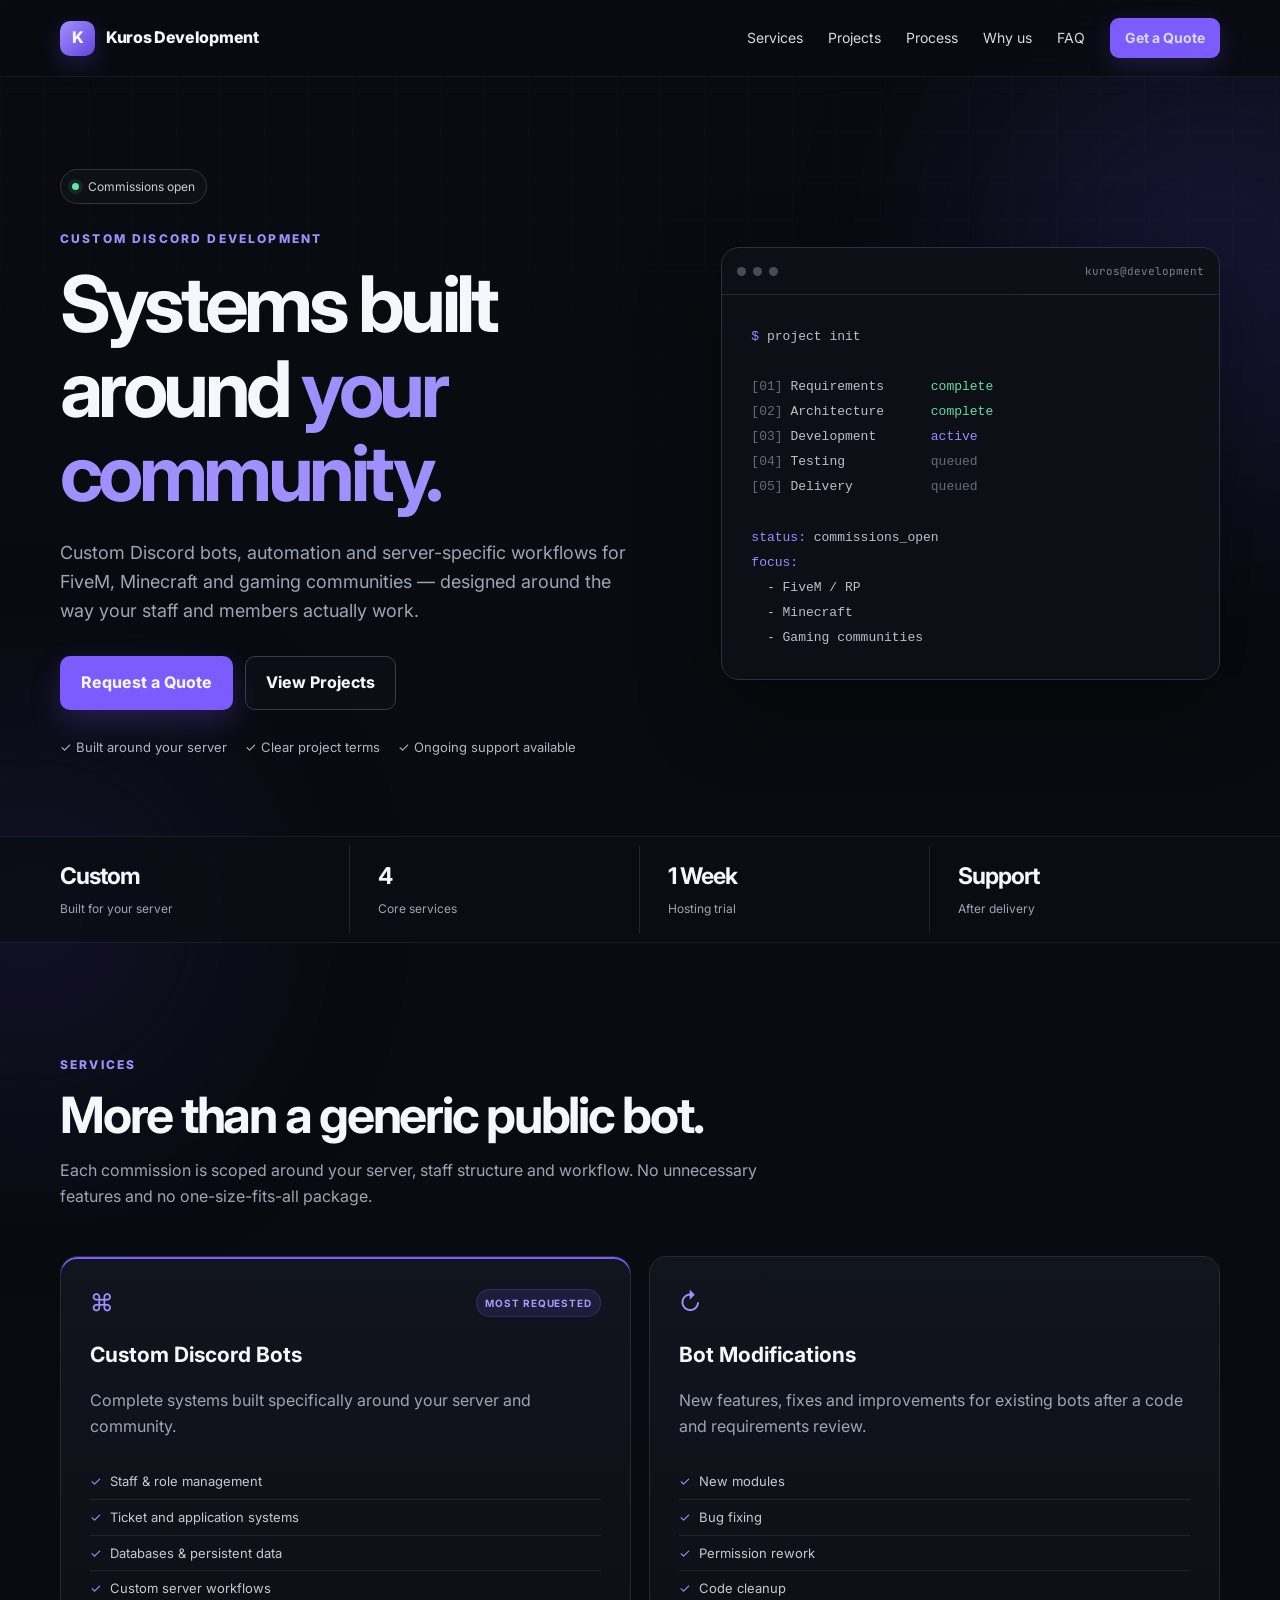
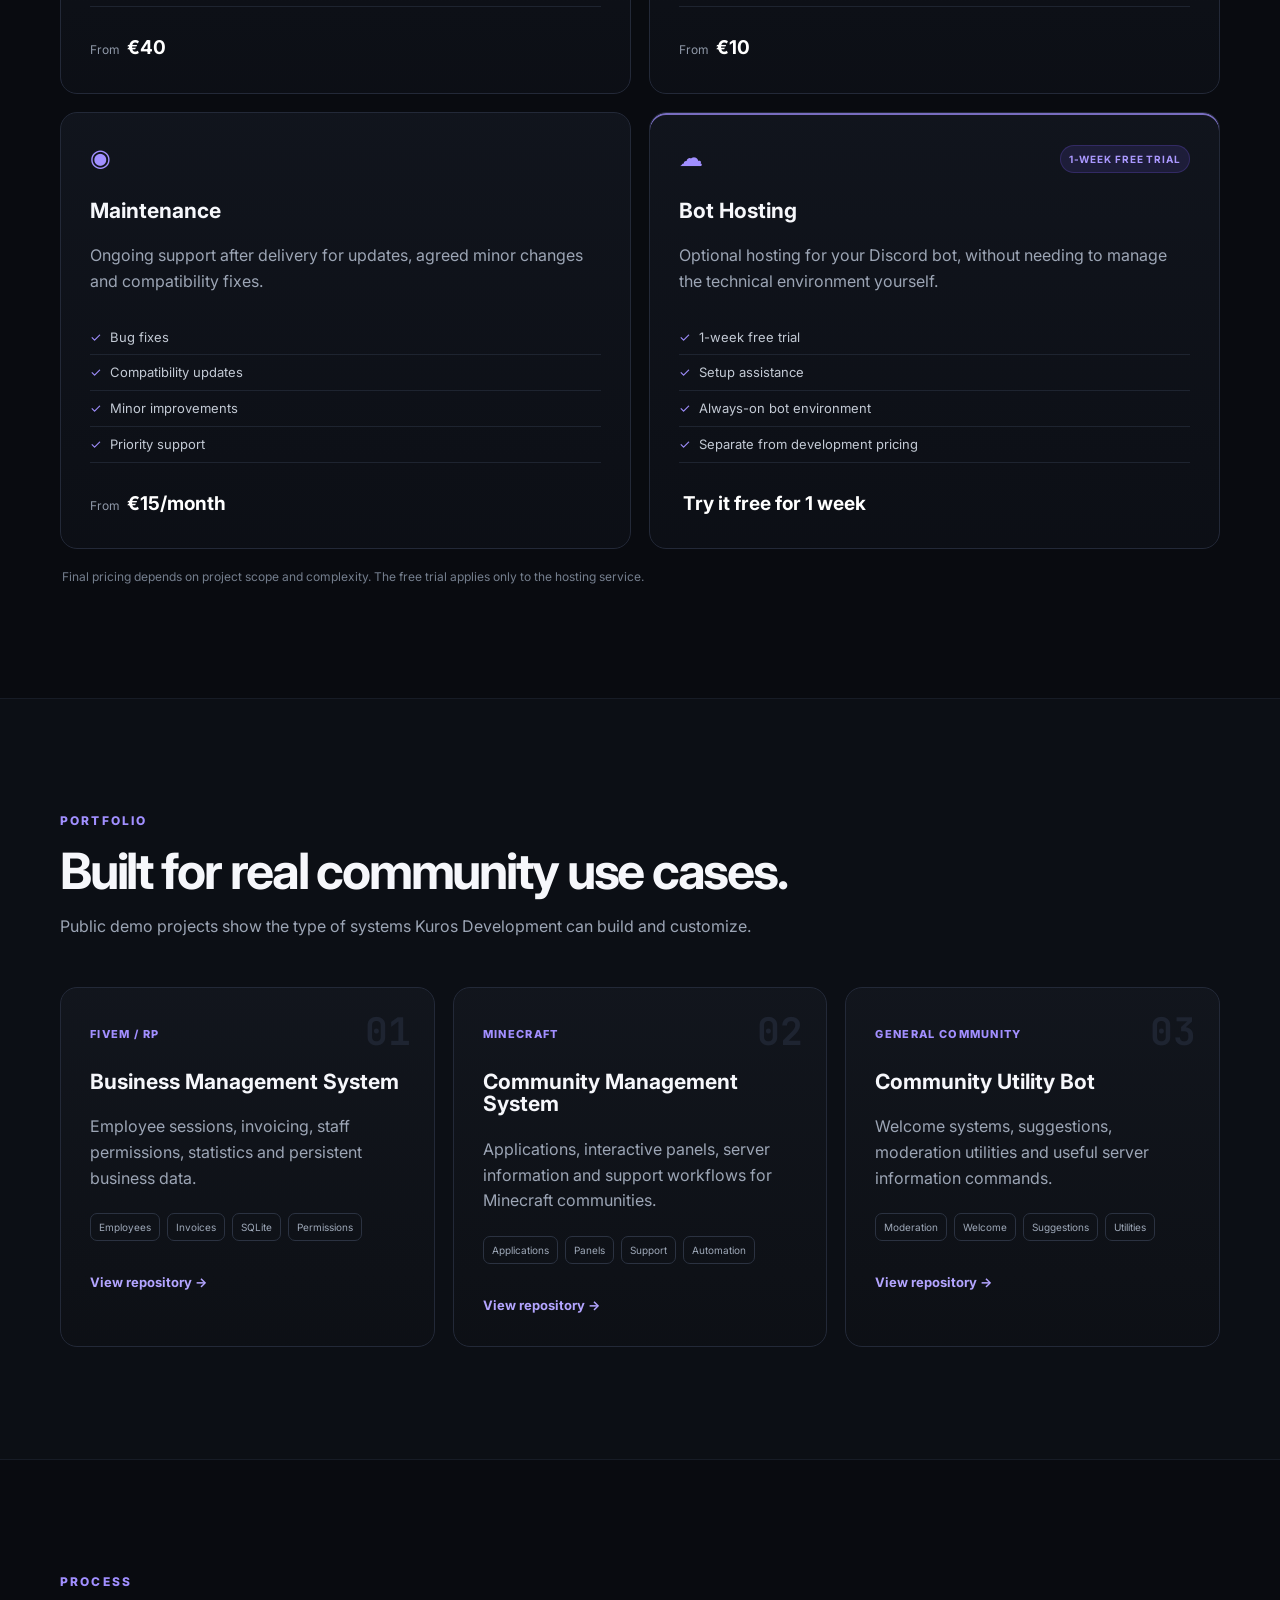
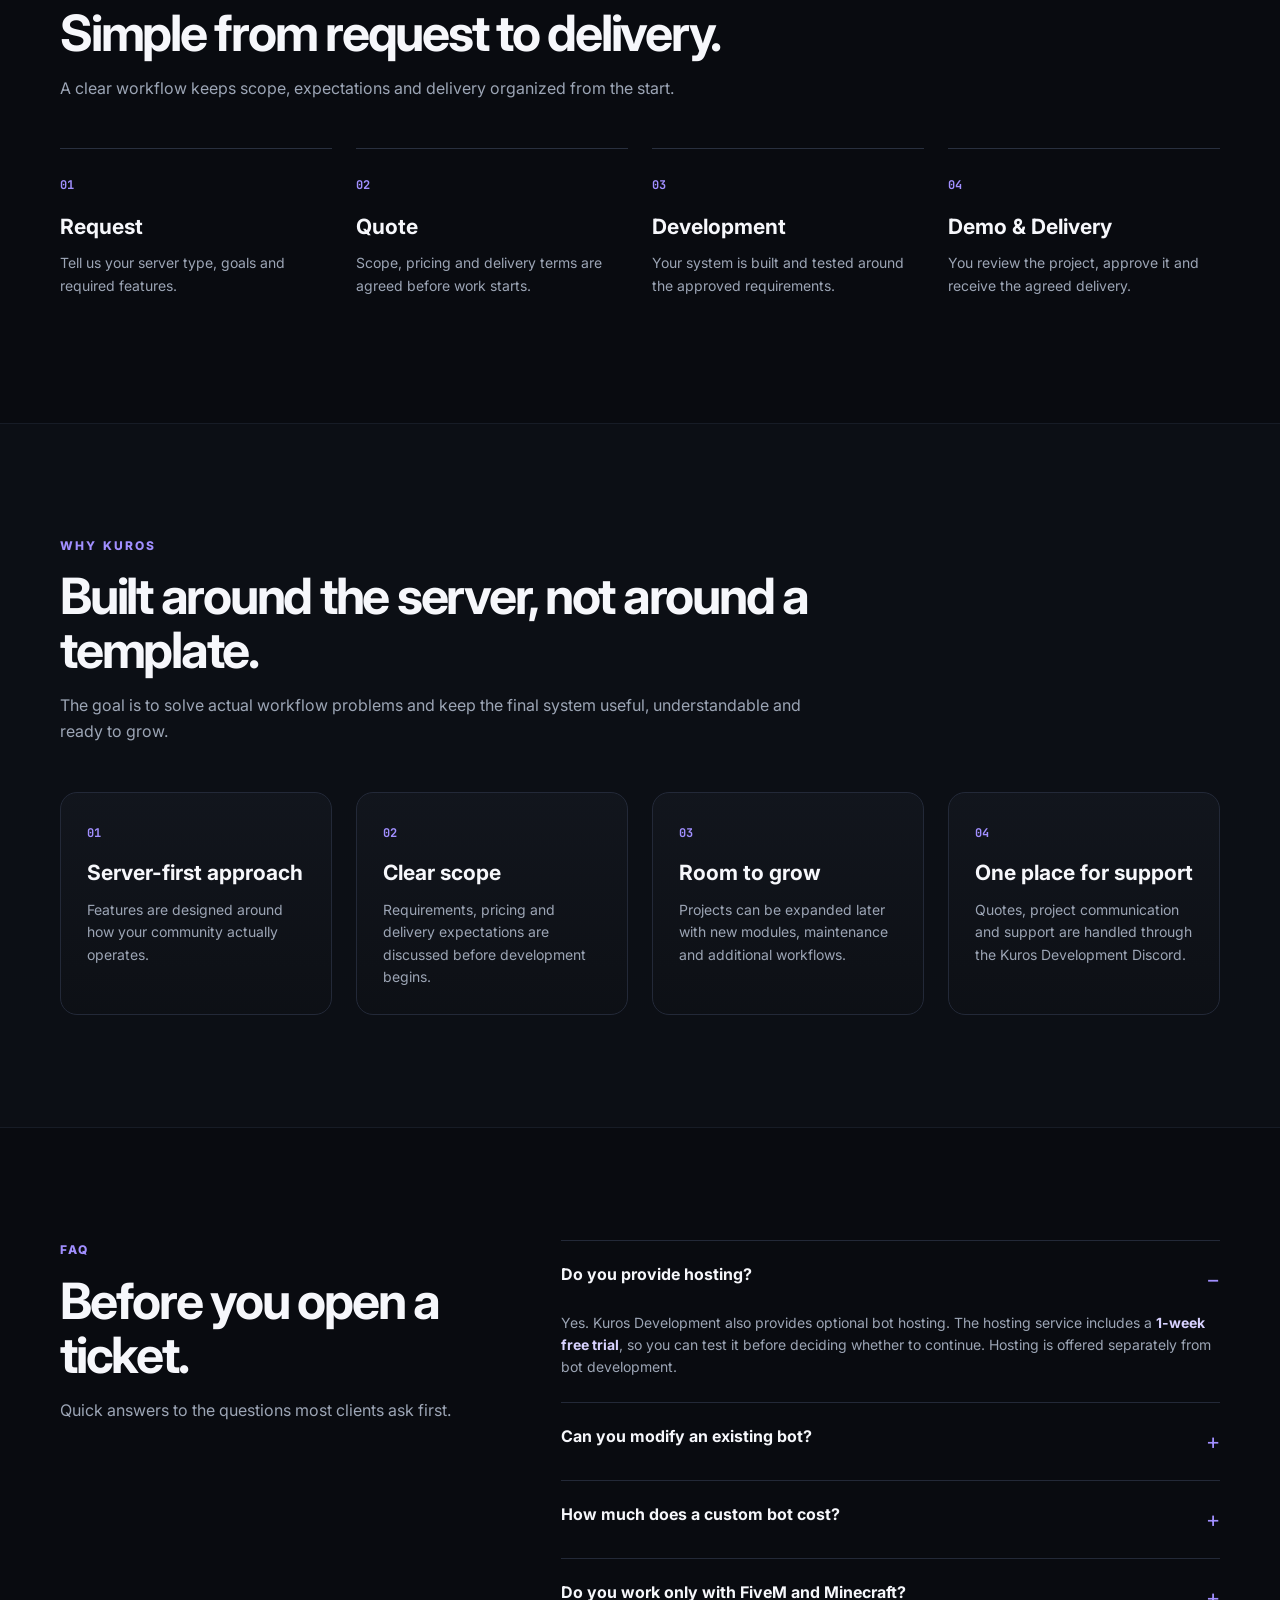
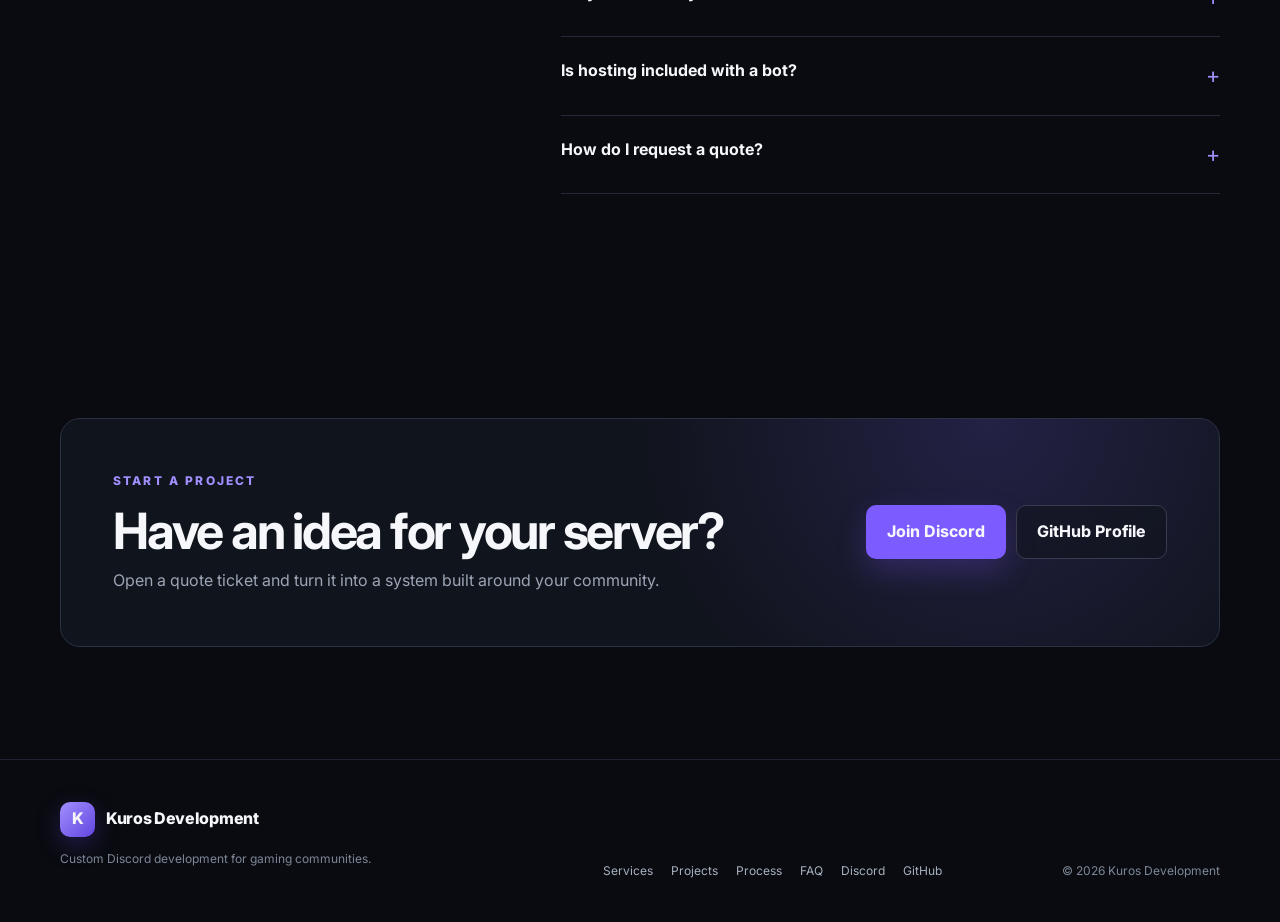
==== commit 403746e6: "Add files via upload" ====
--- a/index.html
+++ b/index.html
@@ -4,41 +4,70 @@
   <meta charset="UTF-8">
   <meta name="viewport" content="width=device-width, initial-scale=1.0">
   <meta name="theme-color" content="#0b0d12">
-  <meta name="description" content="Kuros Development builds custom Discord bots and automation for FiveM, Minecraft and gaming communities.">
-  <meta property="og:title" content="Kuros Development — Custom Discord Bots">
+  <title>Kuros Development — Custom Discord Bots & Hosting</title>
+  <meta name="description" content="Kuros Development builds custom Discord bots, automation, maintenance and optional hosting for FiveM, Minecraft and gaming communities.">
+  <link rel="canonical" href="https://kurosdevelopment.github.io/">
+  <meta property="og:type" content="website">
+  <meta property="og:title" content="Kuros Development — Custom Discord Bots & Hosting">
   <meta property="og:description" content="Custom Discord systems built around your community.">
-  <meta property="og:type" content="website">
   <meta property="og:url" content="https://kurosdevelopment.github.io/">
-  <title>Kuros Development — Custom Discord Bots</title>
+  <meta property="og:site_name" content="Kuros Development">
+  <meta name="twitter:card" content="summary">
   <link rel="preconnect" href="https://fonts.googleapis.com">
   <link rel="preconnect" href="https://fonts.gstatic.com" crossorigin>
   <link href="https://fonts.googleapis.com/css2?family=Inter:wght@400;500;600;700;800&family=JetBrains+Mono:wght@500;600&display=swap" rel="stylesheet">
-  <link rel="stylesheet" href="style.css">
+  <style>
+    :root{--bg:#090b10;--surface:#10131a;--surface2:#141923;--text:#f6f7fb;--muted:#9ca5b5;--line:#232938;--purple:#7c5cff;--purple2:#a18fff;--green:#5ee6a8;--max:1160px}
+    *{box-sizing:border-box} html{scroll-behavior:smooth} body{margin:0;background:var(--bg);color:var(--text);font-family:Inter,system-ui,sans-serif;line-height:1.6;overflow-x:hidden}
+    body:before{content:"";position:fixed;inset:0;pointer-events:none;z-index:-3;background-image:linear-gradient(rgba(255,255,255,.017) 1px,transparent 1px),linear-gradient(90deg,rgba(255,255,255,.017) 1px,transparent 1px);background-size:44px 44px;mask-image:linear-gradient(to bottom,black,transparent 80%)}
+    a{color:inherit;text-decoration:none}.container{width:min(calc(100% - 40px),var(--max));margin:auto}.skip{position:fixed;top:-100px;left:15px;background:#fff;color:#000;padding:9px 13px;border-radius:8px;z-index:999}.skip:focus{top:15px}
+    .ambient{position:fixed;border-radius:999px;filter:blur(125px);opacity:.16;z-index:-2;pointer-events:none}.a1{width:430px;height:430px;background:#7251ff;right:-150px;top:45px}.a2{width:360px;height:360px;background:#5539be;left:-150px;top:740px}
+    .site-header{position:sticky;top:0;z-index:50;background:rgba(9,11,16,.76);backdrop-filter:blur(18px);border-bottom:1px solid rgba(255,255,255,.06)}.nav{height:76px;display:flex;align-items:center;justify-content:space-between}.brand{display:flex;align-items:center;gap:11px;font-weight:800;letter-spacing:-.02em}.mark{width:35px;height:35px;display:grid;place-items:center;border-radius:10px;background:linear-gradient(135deg,#a18fff,#6245df);box-shadow:0 8px 24px rgba(107,78,255,.26)}
+    .nav-links{display:flex;align-items:center;gap:25px;color:#d6dbe7;font-size:14px}.nav-links>a:not(.nav-cta):hover{color:#fff}.nav-cta{padding:9px 15px;border-radius:9px;background:var(--purple);font-weight:700;box-shadow:0 8px 24px rgba(124,92,255,.18)}.menu{display:none;background:none;border:0;color:#fff;font-size:24px}
+    .hero{min-height:690px;padding:92px 0 78px;display:grid;grid-template-columns:1.08fr .92fr;gap:76px;align-items:center}.pill{display:inline-flex;align-items:center;gap:9px;margin-bottom:25px;padding:7px 11px;border:1px solid #2e3545;border-radius:999px;background:rgba(16,19,26,.8);font-size:12px;color:#c9cfda}.dot{width:7px;height:7px;border-radius:50%;background:var(--green);box-shadow:0 0 0 4px rgba(94,230,168,.09)}.eyebrow{margin:0 0 14px;color:var(--purple2);font-size:12px;font-weight:800;letter-spacing:.18em}h1,h2,h3{line-height:1.08;margin-top:0}h1{margin-bottom:24px;font-size:clamp(49px,6.2vw,78px);letter-spacing:-.058em}h1 span{color:var(--purple2)}h2{margin-bottom:16px;font-size:clamp(34px,4.4vw,50px);letter-spacing:-.045em}h3{font-size:21px}.hero-text{max-width:660px;color:var(--muted);font-size:18px}.hero-actions{display:flex;gap:12px;margin:31px 0 27px}.button{display:inline-flex;align-items:center;justify-content:center;padding:13px 20px;border-radius:10px;border:1px solid transparent;font-weight:750;transition:.2s}.button:hover{transform:translateY(-2px)}.primary{background:var(--purple);box-shadow:0 12px 30px rgba(124,92,255,.23)}.secondary{border-color:#353d4f;background:rgba(16,19,26,.55)}.trust{display:flex;flex-wrap:wrap;gap:18px;color:#afb7c5;font-size:13px}
+    .terminal{overflow:hidden;border:1px solid #293044;border-radius:18px;background:rgba(13,16,22,.94);box-shadow:0 30px 80px rgba(0,0,0,.42)}.terminal-head{height:47px;padding:0 15px;display:flex;align-items:center;justify-content:space-between;border-bottom:1px solid #242b38;color:#778091;font:11px 'JetBrains Mono',monospace}.dots{display:flex;gap:7px}.dots span{width:9px;height:9px;border-radius:50%;background:#444b59}pre{margin:0;padding:29px;overflow:auto;color:#b7c0cf;font:13px/1.85 'JetBrains Mono',monospace}.purple{color:#9e89ff}.green{color:#64dca7}.muted{color:#626c7c}
+    .stats{border-block:1px solid #181d27;background:rgba(11,14,20,.76)}.stats-grid{min-height:105px;display:grid;grid-template-columns:repeat(4,1fr);align-items:center}.stats-grid>div{padding:12px 28px;border-right:1px solid #1f2531}.stats-grid>div:first-child{padding-left:0}.stats-grid>div:last-child{border-right:0}.stats-grid strong{display:block;font-size:23px;letter-spacing:-.04em}.stats-grid span{color:var(--muted);font-size:12px}
+    .section{padding:112px 0}.dark{background:#0c0f15;border-block:1px solid #171c26}.heading{max-width:750px;margin-bottom:47px}.heading>p:last-child{color:var(--muted)}
+    .services{display:grid;grid-template-columns:repeat(2,1fr);gap:18px}.card,.project,.why-card{position:relative;padding:29px;border:1px solid var(--line);border-radius:17px;background:linear-gradient(180deg,rgba(18,22,30,.93),rgba(13,16,22,.93));transition:.22s}.card:hover,.project:hover,.why-card:hover{transform:translateY(-4px);border-color:#3a4356}.featured{box-shadow:inset 0 2px 0 var(--purple)}.hosting{box-shadow:inset 0 2px 0 rgba(161,143,255,.72)}.card-top{height:34px;margin-bottom:24px;display:flex;align-items:center;justify-content:space-between}.icon{color:var(--purple2);font-size:24px}.tag{padding:5px 8px;border:1px solid rgba(124,92,255,.22);border-radius:999px;background:rgba(124,92,255,.13);color:#aa98ff;font-size:10px;font-weight:700;letter-spacing:.09em;text-transform:uppercase}.card p,.project p,.why-card p{color:var(--muted)}.card ul{list-style:none;padding:0;margin:25px 0}.card li{padding:7px 0;border-bottom:1px solid #1e2430;color:#c3cad5;font-size:13px}.card li:before{content:"✓";color:var(--purple2);margin-right:8px}.price{margin-top:26px;color:#8f98a8;font-size:12px}.price strong{color:#fff;font-size:19px;margin-left:4px}.fine{margin:18px 2px 0;color:#747e8d;font-size:12px}
+    .projects{display:grid;grid-template-columns:repeat(3,1fr);gap:18px}.num{position:absolute;right:23px;top:18px;color:#1e2431;font:700 38px 'JetBrains Mono',monospace}.type{display:inline-block;margin:9px 0 27px;color:#a28fff;font-size:11px;font-weight:800;letter-spacing:.12em;text-transform:uppercase}.chips{display:flex;flex-wrap:wrap;gap:7px;margin:22px 0 28px}.chips span{padding:5px 8px;border:1px solid #2b3241;border-radius:7px;color:#9ea8b8;font-size:10px}.project>a{color:#b3a5ff;font-size:13px;font-weight:700}
+    .process,.why{display:grid;grid-template-columns:repeat(4,1fr);gap:24px}.process article{padding-top:22px;border-top:1px solid #29303f}.process span,.why-no{color:var(--purple2);font:700 12px 'JetBrains Mono',monospace}.process h3{margin:19px 0 10px}.process p{color:var(--muted);font-size:14px}.why-card{padding:26px}.why-card h3{margin:18px 0 10px}.why-card p{margin-bottom:0;font-size:14px}
+    .faq-layout{display:grid;grid-template-columns:.78fr 1.22fr;gap:80px}.sticky{position:sticky;top:120px;align-self:start}.faq{border-top:1px solid var(--line)}details{padding:21px 0;border-bottom:1px solid var(--line)}summary{cursor:pointer;list-style:none;display:flex;justify-content:space-between;gap:20px;font-size:16px;font-weight:700}summary::-webkit-details-marker{display:none}summary:after{content:"+";color:var(--purple2);font-size:22px;font-weight:400}details[open] summary:after{content:"−"}details p{max-width:680px;margin:14px 0 2px;color:var(--muted);font-size:14px}details strong{color:#d8d2ff}
+    .cta{padding:52px;display:flex;align-items:center;justify-content:space-between;gap:35px;border:1px solid #2a3243;border-radius:20px;background:radial-gradient(circle at 80% 0%,rgba(124,92,255,.18),transparent 37%),#10141c}.cta h2{margin-bottom:10px}.cta>div>p:last-child{margin:0;color:var(--muted)}.cta-actions{display:flex;gap:10px;flex-wrap:wrap}
+    .footer{padding:42px 0;border-top:1px solid #1d2330}.footer-inner{display:grid;grid-template-columns:1.2fr 1fr auto;gap:40px;align-items:end}.footer p,.copy{color:#7e8797;font-size:12px}.footer-links{display:flex;gap:18px;flex-wrap:wrap;color:#a8b0be;font-size:12px}.footer-links a:hover{color:#fff}
+    .reveal{opacity:0;transform:translateY(16px);transition:opacity .65s ease,transform .65s ease}.reveal.visible{opacity:1;transform:none}
+    @media(prefers-reduced-motion:reduce){html{scroll-behavior:auto}.reveal{opacity:1;transform:none}*{transition-duration:.01ms!important}}
+    @media(max-width:980px){.hero{grid-template-columns:1fr;gap:45px}.projects{grid-template-columns:1fr 1fr}.process,.why{grid-template-columns:1fr 1fr}.faq-layout{grid-template-columns:1fr;gap:20px}.sticky{position:static}.stats-grid{grid-template-columns:1fr 1fr}.stats-grid>div{padding:18px 0;border-right:0;border-bottom:1px solid #1f2531}.cta{flex-direction:column;align-items:flex-start}.footer-inner{grid-template-columns:1fr 1fr}.copy{grid-column:1/-1}}
+    @media(max-width:720px){.menu{display:block}.nav-links{display:none;position:absolute;top:76px;left:20px;right:20px;padding:18px;flex-direction:column;align-items:stretch;border:1px solid #2a3140;border-radius:12px;background:#10141b;box-shadow:0 20px 50px rgba(0,0,0,.35)}.nav-links.open{display:flex}.services,.projects,.process,.why,.stats-grid{grid-template-columns:1fr}.hero{padding-top:70px}.hero-actions,.cta-actions{flex-direction:column}.button{width:100%}.trust{flex-direction:column;gap:8px}.section{padding:82px 0}.cta{padding:31px}.footer-inner{grid-template-columns:1fr}.copy{grid-column:auto}h1{font-size:48px}}
+    @media(max-width:460px){.container{width:min(calc(100% - 28px),var(--max))}h1{font-size:42px}pre{padding:22px;font-size:12px}.card,.project{padding:24px}}
+  </style>
 </head>
 <body>
-  <div class="ambient ambient-one"></div><div class="ambient ambient-two"></div>
+  <a class="skip" href="#main">Skip to content</a>
+  <div class="ambient a1"></div><div class="ambient a2"></div>
+
   <header class="site-header">
-    <nav class="nav container">
-      <a class="brand" href="#top"><span class="brand-mark">K</span><span>Kuros Development</span></a>
-      <button class="menu-toggle" id="menuToggle" aria-label="Open navigation" aria-expanded="false">☰</button>
+    <nav class="nav container" aria-label="Primary navigation">
+      <a class="brand" href="#top"><span class="mark">K</span><span>Kuros Development</span></a>
+      <button class="menu" id="menu" aria-expanded="false" aria-controls="navLinks" aria-label="Open navigation">☰</button>
       <div class="nav-links" id="navLinks">
-        <a href="#services">Services</a><a href="#projects">Projects</a><a href="#process">Process</a><a href="#faq">FAQ</a>
-        <a class="nav-cta" href="https://discord.gg/4mwm48HGT" target="_blank" rel="noopener noreferrer">Get a Quote</a>
+        <a href="#services">Services</a><a href="#projects">Projects</a><a href="#process">Process</a><a href="#why">Why us</a><a href="#faq">FAQ</a>
+        <a class="nav-cta" href="https://discord.gg/4mJxqJGt48" target="_blank" rel="noopener noreferrer">Get a Quote</a>
       </div>
     </nav>
   </header>
-  <main id="top">
-    <section class="hero container reveal">
-      <div class="hero-copy">
-        <div class="pill"><span class="status-dot"></span> Commissions open</div>
+
+  <main id="main">
+    <section class="hero container reveal" id="top">
+      <div>
+        <div class="pill"><span class="dot"></span> Commissions open</div>
         <p class="eyebrow">CUSTOM DISCORD DEVELOPMENT</p>
         <h1>Systems built around <span>your community.</span></h1>
         <p class="hero-text">Custom Discord bots, automation and server-specific workflows for FiveM, Minecraft and gaming communities — designed around the way your staff and members actually work.</p>
-        <div class="hero-actions"><a class="button primary" href="https://discord.gg/4mwm48HGT" target="_blank" rel="noopener noreferrer">Request a Quote</a><a class="button secondary" href="#projects">View Projects</a></div>
-        <div class="trust-row"><span>✓ Custom-built</span><span>✓ Source delivery available</span><span>✓ Maintenance plans</span></div>
+        <div class="hero-actions"><a class="button primary" href="https://discord.gg/4mJxqJGt48" target="_blank" rel="noopener noreferrer">Request a Quote</a><a class="button secondary" href="#projects">View Projects</a></div>
+        <div class="trust"><span>✓ Built around your server</span><span>✓ Clear project terms</span><span>✓ Ongoing support available</span></div>
       </div>
-      <div class="terminal-card">
-        <div class="terminal-head"><div class="terminal-dots"><span></span><span></span><span></span></div><span>kuros@development</span></div>
+      <div class="terminal">
+        <div class="terminal-head"><div class="dots"><span></span><span></span><span></span></div><span>kuros@development</span></div>
         <pre><code><span class="purple">$</span> project init
 
 <span class="muted">[01]</span> Requirements      <span class="green">complete</span>
@@ -54,32 +83,53 @@
   - Gaming communities</code></pre>
       </div>
     </section>
-    <section class="stats-strip reveal"><div class="container stats-grid"><div><strong>Custom</strong><span>Every project</span></div><div><strong>3</strong><span>Main specialties</span></div><div><strong>24/7</strong><span>Bot automation</span></div><div><strong>Clean</strong><span>Project structure</span></div></div></section>
+
+    <section class="stats reveal"><div class="container stats-grid"><div><strong>Custom</strong><span>Built for your server</span></div><div><strong>4</strong><span>Core services</span></div><div><strong>1 Week</strong><span>Hosting trial</span></div><div><strong>Support</strong><span>After delivery</span></div></div></section>
+
     <section class="section container reveal" id="services">
-      <div class="section-heading"><p class="eyebrow">SERVICES</p><h2>More than a generic public bot.</h2><p>Each commission is scoped around your server, staff structure and workflow.</p></div>
-      <div class="service-grid">
-        <article class="service-card featured"><div class="card-top"><span class="card-icon">⌘</span><span class="tag">Most requested</span></div><h3>Custom Discord Bots</h3><p>Complete systems with slash commands, interactive panels, permissions, databases and custom automation.</p><ul><li>Staff & role management</li><li>Ticket and application systems</li><li>Databases & persistent data</li><li>Custom server workflows</li></ul><div class="price">From <strong>€40</strong></div></article>
-        <article class="service-card"><div class="card-top"><span class="card-icon">↻</span></div><h3>Bot Modifications</h3><p>New features, fixes and improvements for existing bots after a quick code and requirements review.</p><ul><li>New modules</li><li>Bug fixing</li><li>Permission rework</li><li>Code cleanup</li></ul><div class="price">From <strong>€10</strong></div></article>
-        <article class="service-card"><div class="card-top"><span class="card-icon">◉</span></div><h3>Maintenance</h3><p>Ongoing support after delivery for updates, agreed minor changes and compatibility fixes.</p><ul><li>Bug fixes</li><li>Compatibility updates</li><li>Minor improvements</li><li>Priority support</li></ul><div class="price">From <strong>€15/month</strong></div></article>
+      <div class="heading"><p class="eyebrow">SERVICES</p><h2>More than a generic public bot.</h2><p>Each commission is scoped around your server, staff structure and workflow. No unnecessary features and no one-size-fits-all package.</p></div>
+      <div class="services">
+        <article class="card featured"><div class="card-top"><span class="icon">⌘</span><span class="tag">Most requested</span></div><h3>Custom Discord Bots</h3><p>Complete systems built specifically around your server and community.</p><ul><li>Staff & role management</li><li>Ticket and application systems</li><li>Databases & persistent data</li><li>Custom server workflows</li></ul><div class="price">From <strong>€40</strong></div></article>
+        <article class="card"><div class="card-top"><span class="icon">↻</span></div><h3>Bot Modifications</h3><p>New features, fixes and improvements for existing bots after a code and requirements review.</p><ul><li>New modules</li><li>Bug fixing</li><li>Permission rework</li><li>Code cleanup</li></ul><div class="price">From <strong>€10</strong></div></article>
+        <article class="card"><div class="card-top"><span class="icon">◉</span></div><h3>Maintenance</h3><p>Ongoing support after delivery for updates, agreed minor changes and compatibility fixes.</p><ul><li>Bug fixes</li><li>Compatibility updates</li><li>Minor improvements</li><li>Priority support</li></ul><div class="price">From <strong>€15/month</strong></div></article>
+        <article class="card hosting"><div class="card-top"><span class="icon">☁</span><span class="tag">1-week free trial</span></div><h3>Bot Hosting</h3><p>Optional hosting for your Discord bot, without needing to manage the technical environment yourself.</p><ul><li>1-week free trial</li><li>Setup assistance</li><li>Always-on bot environment</li><li>Separate from development pricing</li></ul><div class="price"><strong>Try it free for 1 week</strong></div></article>
       </div>
+      <p class="fine">Final pricing depends on project scope and complexity. The free trial applies only to the hosting service.</p>
     </section>
-    <section class="section section-dark reveal" id="projects"><div class="container"><div class="section-heading"><p class="eyebrow">PORTFOLIO</p><h2>Built for real community use cases.</h2><p>Public demo projects show the type of systems Kuros Development can build and customize.</p></div>
-      <div class="project-grid">
-        <article class="project-card"><div class="project-number">01</div><span class="project-type">FiveM / RP</span><h3>Business Management System</h3><p>Employee sessions, invoicing, staff permissions, statistics and persistent business data.</p><div class="chips"><span>Employees</span><span>Invoices</span><span>SQLite</span><span>Permissions</span></div><a href="https://github.com/kurosdevelopment/fivem-management-bot-demo" target="_blank" rel="noopener noreferrer">View repository →</a></article>
-        <article class="project-card"><div class="project-number">02</div><span class="project-type">Minecraft</span><h3>Community Management System</h3><p>Applications, interactive panels, server information and support workflows for Minecraft communities.</p><div class="chips"><span>Applications</span><span>Panels</span><span>Support</span><span>Automation</span></div><a href="https://github.com/kurosdevelopment/minecraft-server-bot-demo" target="_blank" rel="noopener noreferrer">View repository →</a></article>
-        <article class="project-card"><div class="project-number">03</div><span class="project-type">General Community</span><h3>Community Utility Bot</h3><p>Welcome systems, suggestions, moderation utilities and useful server information commands.</p><div class="chips"><span>Moderation</span><span>Welcome</span><span>Suggestions</span><span>Utilities</span></div><a href="https://github.com/kurosdevelopment/community-bot-demo" target="_blank" rel="noopener noreferrer">View repository →</a></article>
-      </div></div></section>
-    <section class="section container reveal" id="process"><div class="section-heading"><p class="eyebrow">PROCESS</p><h2>Simple from request to delivery.</h2></div><div class="process-grid"><article><span>01</span><h3>Request</h3><p>Tell us your server type, goals and required features.</p></article><article><span>02</span><h3>Quote</h3><p>Scope, pricing and delivery terms are agreed before work starts.</p></article><article><span>03</span><h3>Development</h3><p>Your system is built and tested around the approved requirements.</p></article><article><span>04</span><h3>Demo & Delivery</h3><p>You review the project, approve it and receive the agreed delivery.</p></article></div></section>
-    <section class="section section-dark reveal" id="faq"><div class="container faq-layout"><div class="section-heading sticky-heading"><p class="eyebrow">FAQ</p><h2>Before you open a ticket.</h2><p>Quick answers to the questions most clients ask first.</p></div><div class="faq-list">
-      <details open><summary>Do you provide hosting?</summary><p>No. Hosting is normally handled by the client unless a specific arrangement is agreed separately.</p></details>
+
+    <section class="section dark reveal" id="projects"><div class="container"><div class="heading"><p class="eyebrow">PORTFOLIO</p><h2>Built for real community use cases.</h2><p>Public demo projects show the type of systems Kuros Development can build and customize.</p></div>
+      <div class="projects">
+        <article class="project"><div class="num">01</div><span class="type">FiveM / RP</span><h3>Business Management System</h3><p>Employee sessions, invoicing, staff permissions, statistics and persistent business data.</p><div class="chips"><span>Employees</span><span>Invoices</span><span>SQLite</span><span>Permissions</span></div><a href="https://github.com/kurosdevelopment/fivem-management-bot-demo" target="_blank" rel="noopener noreferrer">View repository →</a></article>
+        <article class="project"><div class="num">02</div><span class="type">Minecraft</span><h3>Community Management System</h3><p>Applications, interactive panels, server information and support workflows for Minecraft communities.</p><div class="chips"><span>Applications</span><span>Panels</span><span>Support</span><span>Automation</span></div><a href="https://github.com/kurosdevelopment/minecraft-server-bot-demo" target="_blank" rel="noopener noreferrer">View repository →</a></article>
+        <article class="project"><div class="num">03</div><span class="type">General Community</span><h3>Community Utility Bot</h3><p>Welcome systems, suggestions, moderation utilities and useful server information commands.</p><div class="chips"><span>Moderation</span><span>Welcome</span><span>Suggestions</span><span>Utilities</span></div><a href="https://github.com/kurosdevelopment/community-bot-demo" target="_blank" rel="noopener noreferrer">View repository →</a></article>
+      </div>
+    </div></section>
+
+    <section class="section container reveal" id="process"><div class="heading"><p class="eyebrow">PROCESS</p><h2>Simple from request to delivery.</h2><p>A clear workflow keeps scope, expectations and delivery organized from the start.</p></div><div class="process"><article><span>01</span><h3>Request</h3><p>Tell us your server type, goals and required features.</p></article><article><span>02</span><h3>Quote</h3><p>Scope, pricing and delivery terms are agreed before work starts.</p></article><article><span>03</span><h3>Development</h3><p>Your system is built and tested around the approved requirements.</p></article><article><span>04</span><h3>Demo & Delivery</h3><p>You review the project, approve it and receive the agreed delivery.</p></article></div></section>
+
+    <section class="section dark reveal" id="why"><div class="container"><div class="heading"><p class="eyebrow">WHY KUROS</p><h2>Built around the server, not around a template.</h2><p>The goal is to solve actual workflow problems and keep the final system useful, understandable and ready to grow.</p></div><div class="why"><article class="why-card"><span class="why-no">01</span><h3>Server-first approach</h3><p>Features are designed around how your community actually operates.</p></article><article class="why-card"><span class="why-no">02</span><h3>Clear scope</h3><p>Requirements, pricing and delivery expectations are discussed before development begins.</p></article><article class="why-card"><span class="why-no">03</span><h3>Room to grow</h3><p>Projects can be expanded later with new modules, maintenance and additional workflows.</p></article><article class="why-card"><span class="why-no">04</span><h3>One place for support</h3><p>Quotes, project communication and support are handled through the Kuros Development Discord.</p></article></div></div></section>
+
+    <section class="section container reveal" id="faq"><div class="faq-layout"><div class="heading sticky"><p class="eyebrow">FAQ</p><h2>Before you open a ticket.</h2><p>Quick answers to the questions most clients ask first.</p></div><div class="faq">
+      <details open><summary>Do you provide hosting?</summary><p>Yes. Kuros Development also provides optional bot hosting. The hosting service includes a <strong>1-week free trial</strong>, so you can test it before deciding whether to continue. Hosting is offered separately from bot development.</p></details>
       <details><summary>Can you modify an existing bot?</summary><p>Yes. Existing code is reviewed first so the work can be quoted accurately and safely.</p></details>
-      <details><summary>How much does a custom bot cost?</summary><p>Pricing depends on complexity and scope. Small projects can start around €40, while larger systems are quoted individually.</p></details>
+      <details><summary>How much does a custom bot cost?</summary><p>Pricing depends on complexity and scope. Smaller projects can start around €40, while larger systems are quoted individually.</p></details>
       <details><summary>Do you work only with FiveM and Minecraft?</summary><p>No. Those are the main specialties, but general gaming and community servers are also supported.</p></details>
-      <details><summary>How do I request a quote?</summary><p>Join the Kuros Development Discord server and use the quote ticket system. Include as much detail as possible about the project.</p></details>
+      <details><summary>Is hosting included with a bot?</summary><p>No. Bot development and hosting are separate services. You can purchase a bot without hosting, and the free trial applies only to the hosting service.</p></details>
+      <details><summary>How do I request a quote?</summary><p>Join the Kuros Development Discord server and open a quote ticket. Include your server type, approximate size and the features you need.</p></details>
     </div></div></section>
-    <section class="section container reveal" id="contact"><div class="cta-card"><div><p class="eyebrow">START A PROJECT</p><h2>Have an idea for your server?</h2><p>Open a quote ticket and turn it into a system built around your community.</p></div><div class="cta-actions"><a class="button primary" href="https://discord.gg/4mwm48HGT" target="_blank" rel="noopener noreferrer">Join Discord</a><a class="button secondary" href="https://github.com/kurosdevelopment" target="_blank" rel="noopener noreferrer">GitHub Profile</a></div></div></section>
+
+    <section class="section container reveal"><div class="cta"><div><p class="eyebrow">START A PROJECT</p><h2>Have an idea for your server?</h2><p>Open a quote ticket and turn it into a system built around your community.</p></div><div class="cta-actions"><a class="button primary" href="https://discord.gg/4mJxqJGt48" target="_blank" rel="noopener noreferrer">Join Discord</a><a class="button secondary" href="https://github.com/kurosdevelopment" target="_blank" rel="noopener noreferrer">GitHub Profile</a></div></div></section>
   </main>
-  <footer class="footer"><div class="container footer-inner"><div><a class="brand footer-brand" href="#top"><span class="brand-mark">K</span><span>Kuros Development</span></a><p>Custom Discord development for gaming communities.</p></div><div class="footer-links"><a href="#services">Services</a><a href="#projects">Projects</a><a href="#faq">FAQ</a><a href="https://github.com/kurosdevelopment" target="_blank" rel="noopener noreferrer">GitHub</a></div><div class="copyright">© <span id="year"></span> Kuros Development</div></div></footer>
-  <script src="script.js"></script>
+
+  <footer class="footer"><div class="container footer-inner"><div><a class="brand" href="#top"><span class="mark">K</span><span>Kuros Development</span></a><p>Custom Discord development for gaming communities.</p></div><div class="footer-links"><a href="#services">Services</a><a href="#projects">Projects</a><a href="#process">Process</a><a href="#faq">FAQ</a><a href="https://discord.gg/4mJxqJGt48" target="_blank" rel="noopener noreferrer">Discord</a><a href="https://github.com/kurosdevelopment" target="_blank" rel="noopener noreferrer">GitHub</a></div><div class="copy">© <span id="year"></span> Kuros Development</div></div></footer>
+
+  <script>
+    document.getElementById('year').textContent=new Date().getFullYear();
+    const menu=document.getElementById('menu'),links=document.getElementById('navLinks');
+    menu.addEventListener('click',()=>{const open=links.classList.toggle('open');menu.setAttribute('aria-expanded',String(open));menu.setAttribute('aria-label',open?'Close navigation':'Open navigation')});
+    links.querySelectorAll('a').forEach(a=>a.addEventListener('click',()=>{links.classList.remove('open');menu.setAttribute('aria-expanded','false')}));
+    const reduced=window.matchMedia('(prefers-reduced-motion: reduce)').matches;
+    if(reduced){document.querySelectorAll('.reveal').forEach(e=>e.classList.add('visible'))}else{const obs=new IntersectionObserver(es=>es.forEach(e=>{if(e.isIntersecting){e.target.classList.add('visible');obs.unobserve(e.target)}}),{threshold:.08});document.querySelectorAll('.reveal').forEach(e=>obs.observe(e))}
+  </script>
 </body>
 </html>
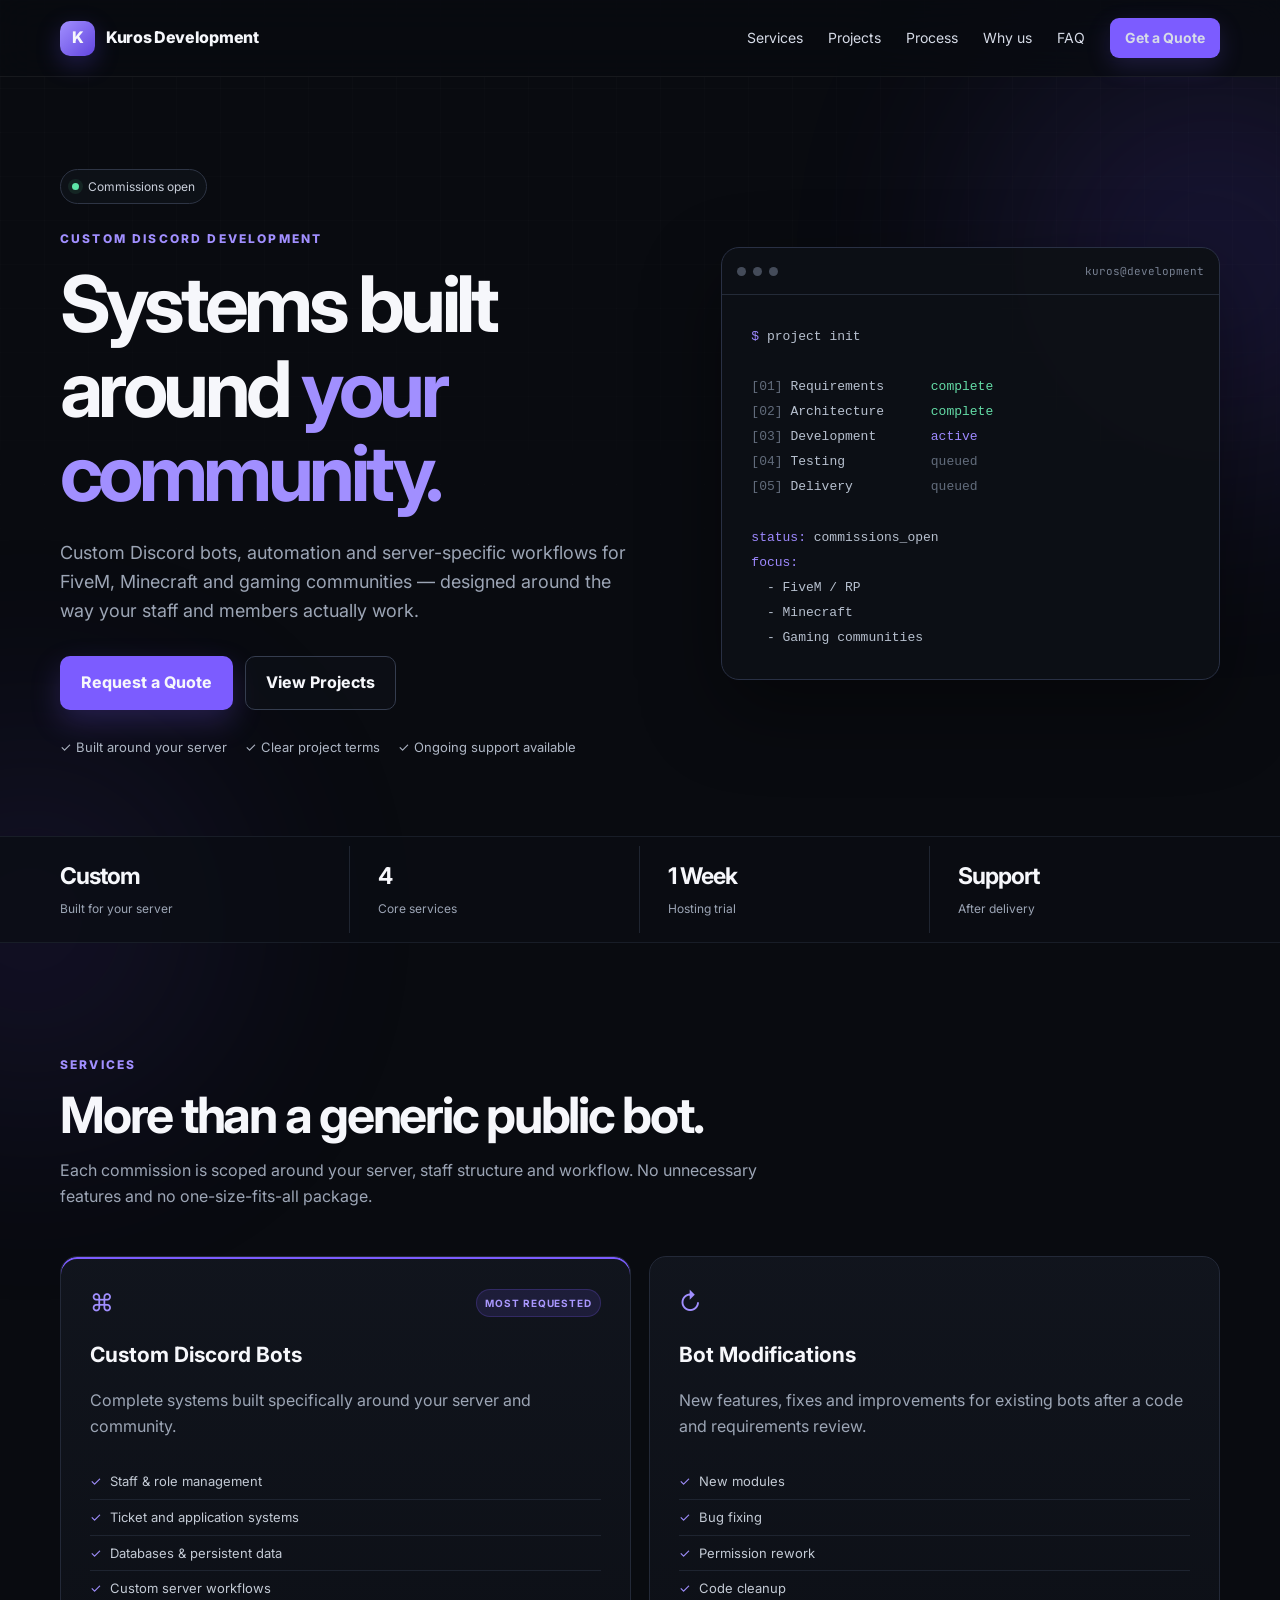
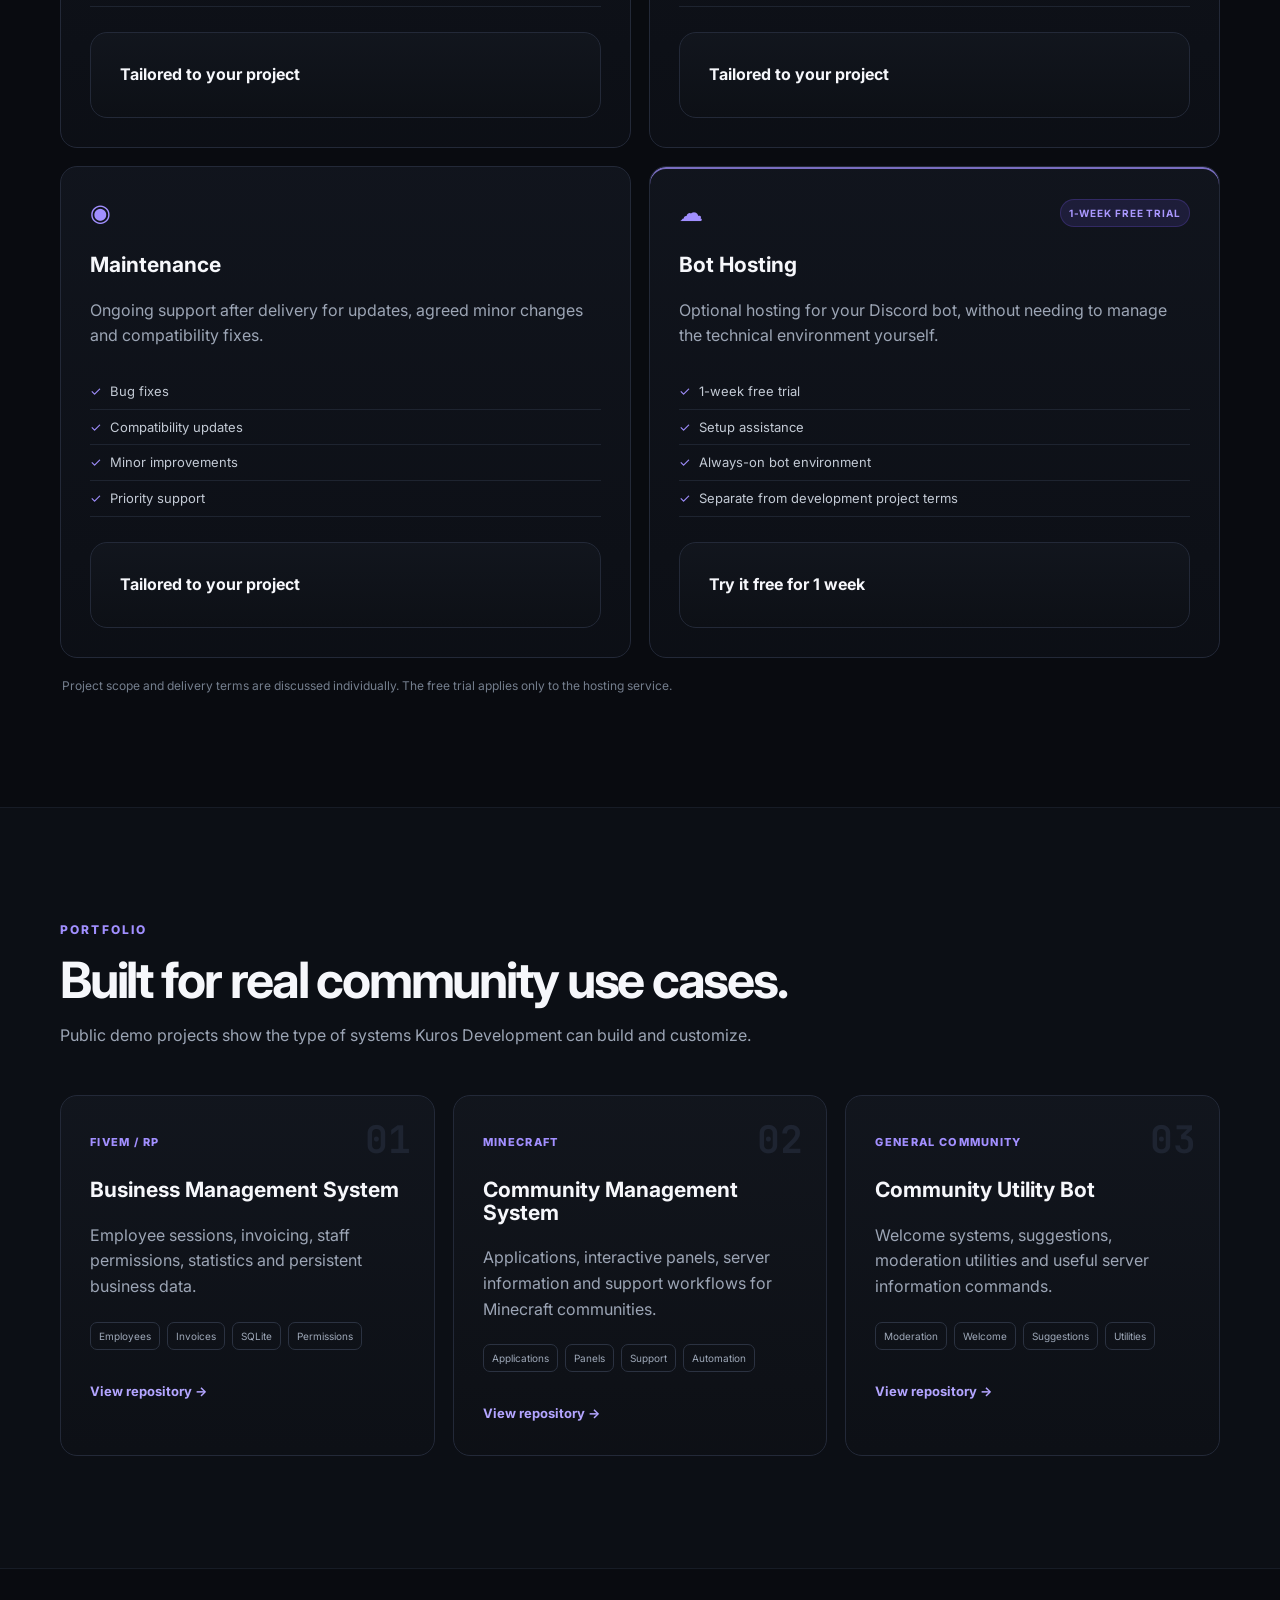
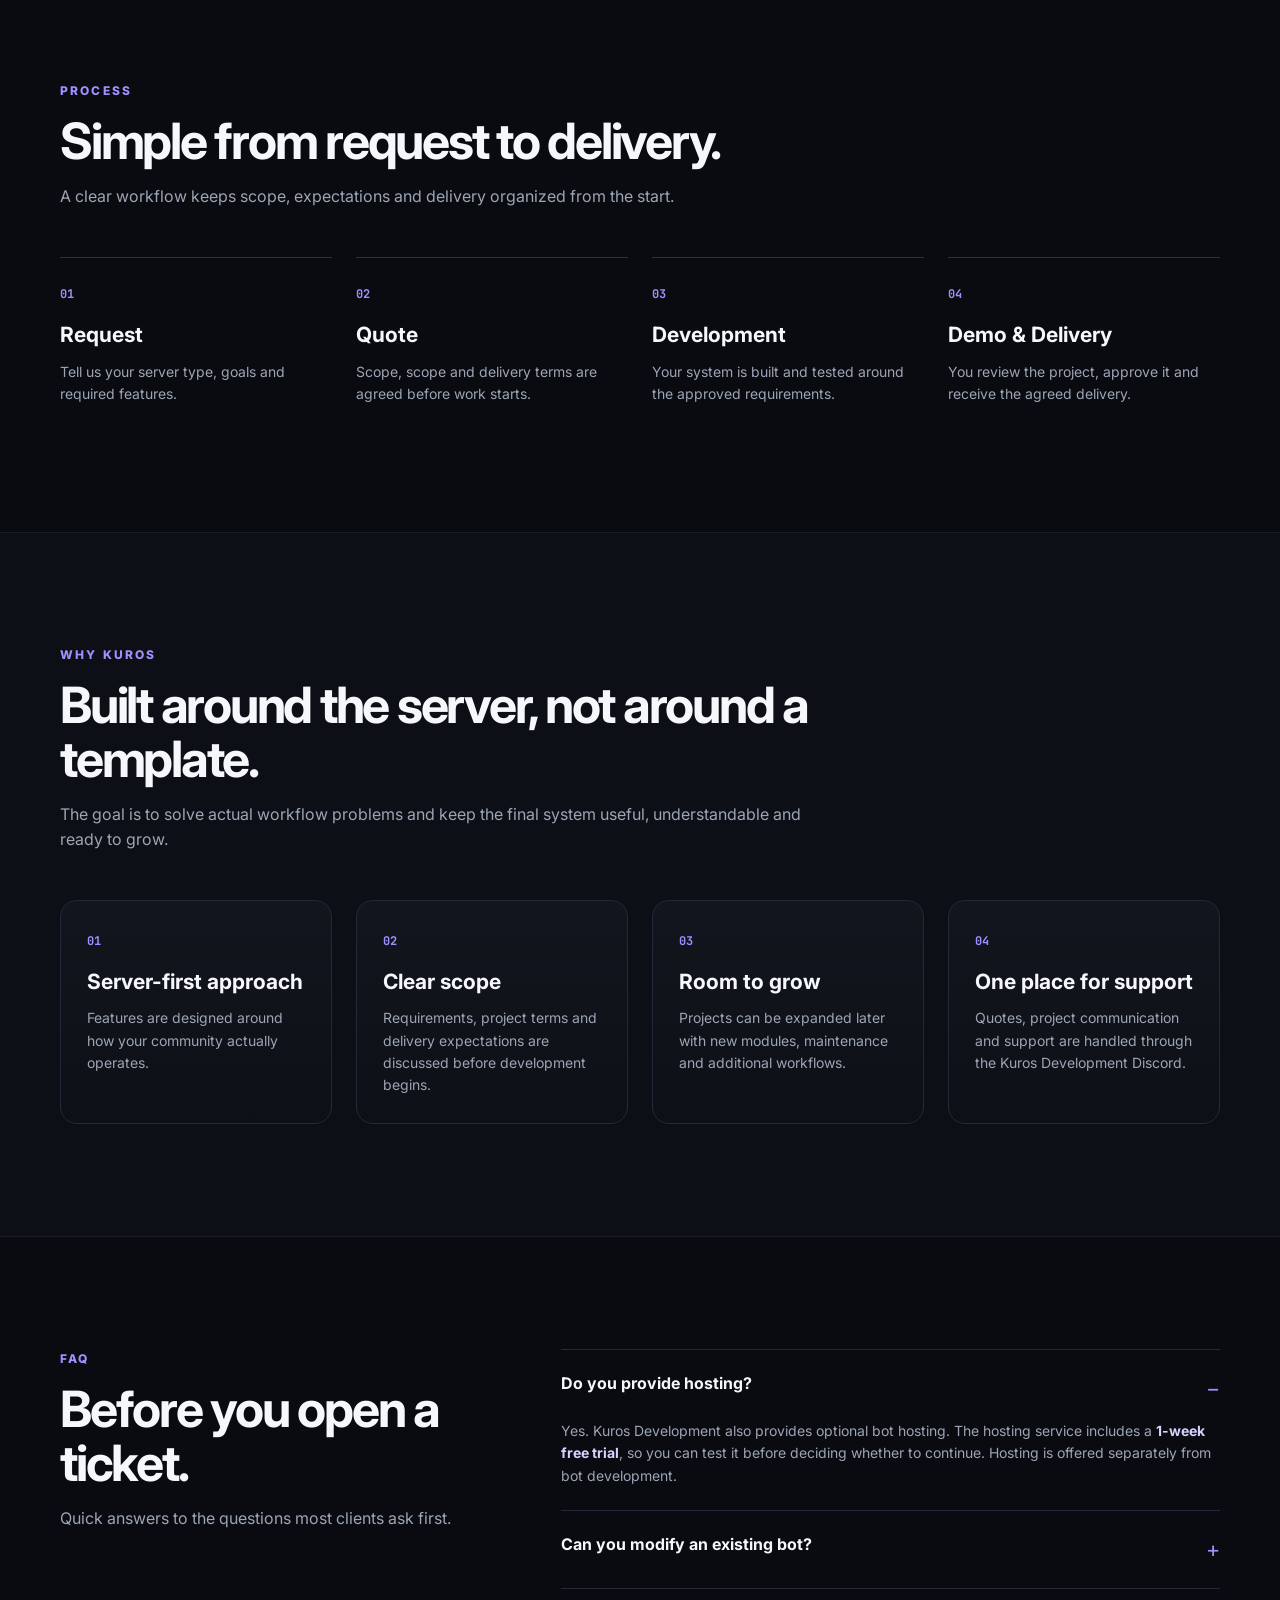
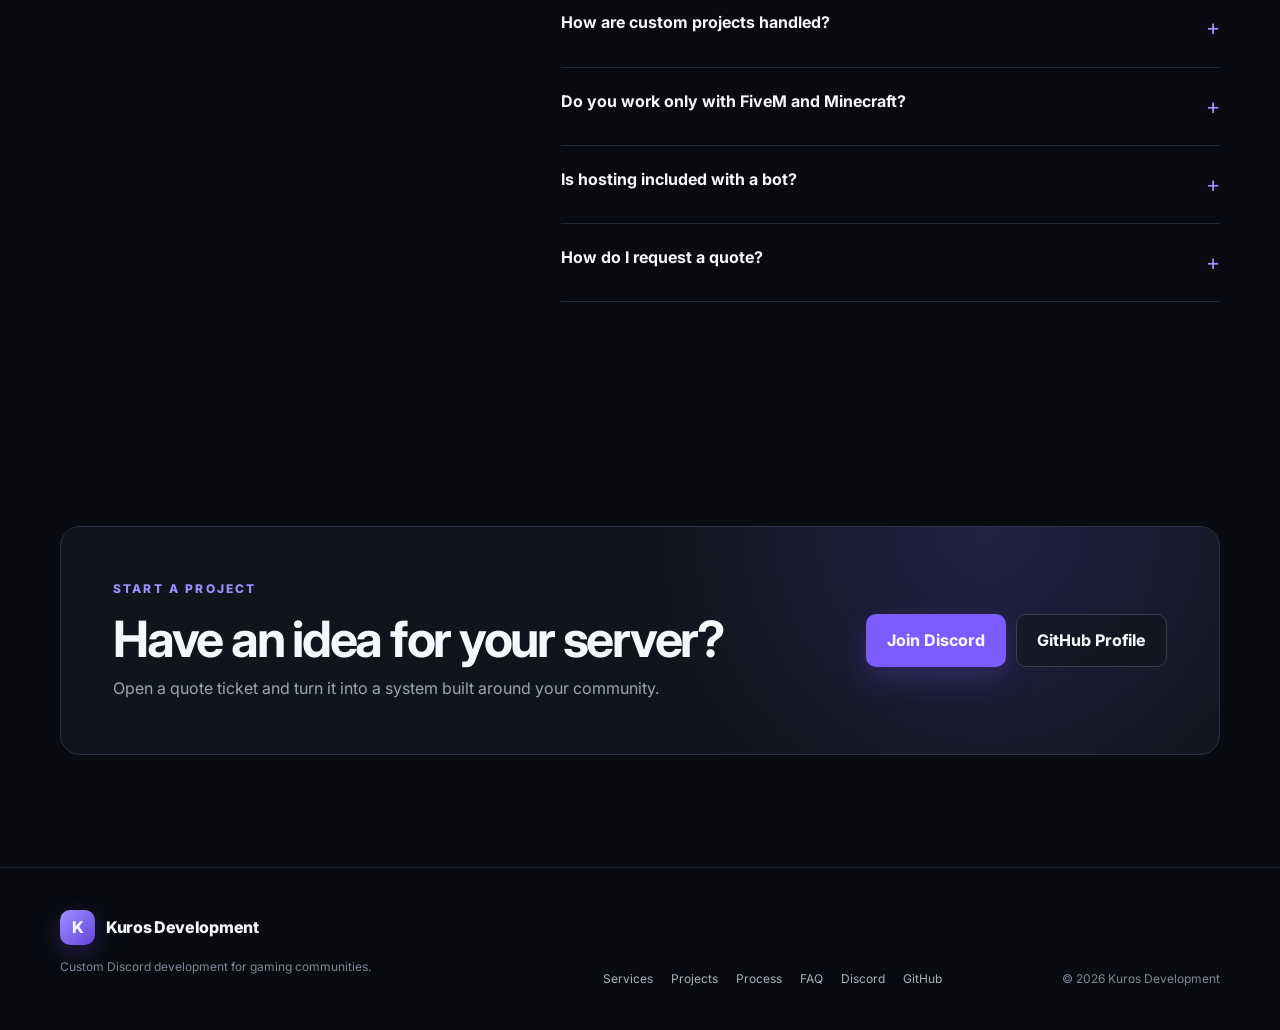
==== commit a77b38c2: "Update index.html" ====
--- a/index.html
+++ b/index.html
@@ -28,7 +28,7 @@
     .terminal{overflow:hidden;border:1px solid #293044;border-radius:18px;background:rgba(13,16,22,.94);box-shadow:0 30px 80px rgba(0,0,0,.42)}.terminal-head{height:47px;padding:0 15px;display:flex;align-items:center;justify-content:space-between;border-bottom:1px solid #242b38;color:#778091;font:11px 'JetBrains Mono',monospace}.dots{display:flex;gap:7px}.dots span{width:9px;height:9px;border-radius:50%;background:#444b59}pre{margin:0;padding:29px;overflow:auto;color:#b7c0cf;font:13px/1.85 'JetBrains Mono',monospace}.purple{color:#9e89ff}.green{color:#64dca7}.muted{color:#626c7c}
     .stats{border-block:1px solid #181d27;background:rgba(11,14,20,.76)}.stats-grid{min-height:105px;display:grid;grid-template-columns:repeat(4,1fr);align-items:center}.stats-grid>div{padding:12px 28px;border-right:1px solid #1f2531}.stats-grid>div:first-child{padding-left:0}.stats-grid>div:last-child{border-right:0}.stats-grid strong{display:block;font-size:23px;letter-spacing:-.04em}.stats-grid span{color:var(--muted);font-size:12px}
     .section{padding:112px 0}.dark{background:#0c0f15;border-block:1px solid #171c26}.heading{max-width:750px;margin-bottom:47px}.heading>p:last-child{color:var(--muted)}
-    .services{display:grid;grid-template-columns:repeat(2,1fr);gap:18px}.card,.project,.why-card{position:relative;padding:29px;border:1px solid var(--line);border-radius:17px;background:linear-gradient(180deg,rgba(18,22,30,.93),rgba(13,16,22,.93));transition:.22s}.card:hover,.project:hover,.why-card:hover{transform:translateY(-4px);border-color:#3a4356}.featured{box-shadow:inset 0 2px 0 var(--purple)}.hosting{box-shadow:inset 0 2px 0 rgba(161,143,255,.72)}.card-top{height:34px;margin-bottom:24px;display:flex;align-items:center;justify-content:space-between}.icon{color:var(--purple2);font-size:24px}.tag{padding:5px 8px;border:1px solid rgba(124,92,255,.22);border-radius:999px;background:rgba(124,92,255,.13);color:#aa98ff;font-size:10px;font-weight:700;letter-spacing:.09em;text-transform:uppercase}.card p,.project p,.why-card p{color:var(--muted)}.card ul{list-style:none;padding:0;margin:25px 0}.card li{padding:7px 0;border-bottom:1px solid #1e2430;color:#c3cad5;font-size:13px}.card li:before{content:"✓";color:var(--purple2);margin-right:8px}.price{margin-top:26px;color:#8f98a8;font-size:12px}.price strong{color:#fff;font-size:19px;margin-left:4px}.fine{margin:18px 2px 0;color:#747e8d;font-size:12px}
+    .services{display:grid;grid-template-columns:repeat(2,1fr);gap:18px}.card,.project,.why-card{position:relative;padding:29px;border:1px solid var(--line);border-radius:17px;background:linear-gradient(180deg,rgba(18,22,30,.93),rgba(13,16,22,.93));transition:.22s}.card:hover,.project:hover,.why-card:hover{transform:translateY(-4px);border-color:#3a4356}.featured{box-shadow:inset 0 2px 0 var(--purple)}.hosting{box-shadow:inset 0 2px 0 rgba(161,143,255,.72)}.card-top{height:34px;margin-bottom:24px;display:flex;align-items:center;justify-content:space-between}.icon{color:var(--purple2);font-size:24px}.tag{padding:5px 8px;border:1px solid rgba(124,92,255,.22);border-radius:999px;background:rgba(124,92,255,.13);color:#aa98ff;font-size:10px;font-weight:700;letter-spacing:.09em;text-transform:uppercase}.card p,.project p,.why-card p{color:var(--muted)}.card ul{list-style:none;padding:0;margin:25px 0}.card li{padding:7px 0;border-bottom:1px solid #1e2430;color:#c3cad5;font-size:13px}.card li:before{content:"✓";color:var(--purple2);margin-right:8px}.project scope{margin-top:26px;color:#8f98a8;font-size:12px}.project scope strong{color:#fff;font-size:19px;margin-left:4px}.fine{margin:18px 2px 0;color:#747e8d;font-size:12px}
     .projects{display:grid;grid-template-columns:repeat(3,1fr);gap:18px}.num{position:absolute;right:23px;top:18px;color:#1e2431;font:700 38px 'JetBrains Mono',monospace}.type{display:inline-block;margin:9px 0 27px;color:#a28fff;font-size:11px;font-weight:800;letter-spacing:.12em;text-transform:uppercase}.chips{display:flex;flex-wrap:wrap;gap:7px;margin:22px 0 28px}.chips span{padding:5px 8px;border:1px solid #2b3241;border-radius:7px;color:#9ea8b8;font-size:10px}.project>a{color:#b3a5ff;font-size:13px;font-weight:700}
     .process,.why{display:grid;grid-template-columns:repeat(4,1fr);gap:24px}.process article{padding-top:22px;border-top:1px solid #29303f}.process span,.why-no{color:var(--purple2);font:700 12px 'JetBrains Mono',monospace}.process h3{margin:19px 0 10px}.process p{color:var(--muted);font-size:14px}.why-card{padding:26px}.why-card h3{margin:18px 0 10px}.why-card p{margin-bottom:0;font-size:14px}
     .faq-layout{display:grid;grid-template-columns:.78fr 1.22fr;gap:80px}.sticky{position:sticky;top:120px;align-self:start}.faq{border-top:1px solid var(--line)}details{padding:21px 0;border-bottom:1px solid var(--line)}summary{cursor:pointer;list-style:none;display:flex;justify-content:space-between;gap:20px;font-size:16px;font-weight:700}summary::-webkit-details-marker{display:none}summary:after{content:"+";color:var(--purple2);font-size:22px;font-weight:400}details[open] summary:after{content:"−"}details p{max-width:680px;margin:14px 0 2px;color:var(--muted);font-size:14px}details strong{color:#d8d2ff}
@@ -89,12 +89,12 @@
     <section class="section container reveal" id="services">
       <div class="heading"><p class="eyebrow">SERVICES</p><h2>More than a generic public bot.</h2><p>Each commission is scoped around your server, staff structure and workflow. No unnecessary features and no one-size-fits-all package.</p></div>
       <div class="services">
-        <article class="card featured"><div class="card-top"><span class="icon">⌘</span><span class="tag">Most requested</span></div><h3>Custom Discord Bots</h3><p>Complete systems built specifically around your server and community.</p><ul><li>Staff & role management</li><li>Ticket and application systems</li><li>Databases & persistent data</li><li>Custom server workflows</li></ul><div class="price">From <strong>€40</strong></div></article>
-        <article class="card"><div class="card-top"><span class="icon">↻</span></div><h3>Bot Modifications</h3><p>New features, fixes and improvements for existing bots after a code and requirements review.</p><ul><li>New modules</li><li>Bug fixing</li><li>Permission rework</li><li>Code cleanup</li></ul><div class="price">From <strong>€10</strong></div></article>
-        <article class="card"><div class="card-top"><span class="icon">◉</span></div><h3>Maintenance</h3><p>Ongoing support after delivery for updates, agreed minor changes and compatibility fixes.</p><ul><li>Bug fixes</li><li>Compatibility updates</li><li>Minor improvements</li><li>Priority support</li></ul><div class="price">From <strong>€15/month</strong></div></article>
-        <article class="card hosting"><div class="card-top"><span class="icon">☁</span><span class="tag">1-week free trial</span></div><h3>Bot Hosting</h3><p>Optional hosting for your Discord bot, without needing to manage the technical environment yourself.</p><ul><li>1-week free trial</li><li>Setup assistance</li><li>Always-on bot environment</li><li>Separate from development pricing</li></ul><div class="price"><strong>Try it free for 1 week</strong></div></article>
+        <article class="card featured"><div class="card-top"><span class="icon">⌘</span><span class="tag">Most requested</span></div><h3>Custom Discord Bots</h3><p>Complete systems built specifically around your server and community.</p><ul><li>Staff & role management</li><li>Ticket and application systems</li><li>Databases & persistent data</li><li>Custom server workflows</li></ul><div class="project scope"><strong>Tailored to your project</strong></div></article>
+        <article class="card"><div class="card-top"><span class="icon">↻</span></div><h3>Bot Modifications</h3><p>New features, fixes and improvements for existing bots after a code and requirements review.</p><ul><li>New modules</li><li>Bug fixing</li><li>Permission rework</li><li>Code cleanup</li></ul><div class="project scope"><strong>Tailored to your project</strong></div></article>
+        <article class="card"><div class="card-top"><span class="icon">◉</span></div><h3>Maintenance</h3><p>Ongoing support after delivery for updates, agreed minor changes and compatibility fixes.</p><ul><li>Bug fixes</li><li>Compatibility updates</li><li>Minor improvements</li><li>Priority support</li></ul><div class="project scope"><strong>Tailored to your project</strong></div></article>
+        <article class="card hosting"><div class="card-top"><span class="icon">☁</span><span class="tag">1-week free trial</span></div><h3>Bot Hosting</h3><p>Optional hosting for your Discord bot, without needing to manage the technical environment yourself.</p><ul><li>1-week free trial</li><li>Setup assistance</li><li>Always-on bot environment</li><li>Separate from development project terms</li></ul><div class="project scope"><strong>Try it free for 1 week</strong></div></article>
       </div>
-      <p class="fine">Final pricing depends on project scope and complexity. The free trial applies only to the hosting service.</p>
+      <p class="fine">Project scope and delivery terms are discussed individually. The free trial applies only to the hosting service.</p>
     </section>
 
     <section class="section dark reveal" id="projects"><div class="container"><div class="heading"><p class="eyebrow">PORTFOLIO</p><h2>Built for real community use cases.</h2><p>Public demo projects show the type of systems Kuros Development can build and customize.</p></div>
@@ -105,16 +105,16 @@
       </div>
     </div></section>
 
-    <section class="section container reveal" id="process"><div class="heading"><p class="eyebrow">PROCESS</p><h2>Simple from request to delivery.</h2><p>A clear workflow keeps scope, expectations and delivery organized from the start.</p></div><div class="process"><article><span>01</span><h3>Request</h3><p>Tell us your server type, goals and required features.</p></article><article><span>02</span><h3>Quote</h3><p>Scope, pricing and delivery terms are agreed before work starts.</p></article><article><span>03</span><h3>Development</h3><p>Your system is built and tested around the approved requirements.</p></article><article><span>04</span><h3>Demo & Delivery</h3><p>You review the project, approve it and receive the agreed delivery.</p></article></div></section>
+    <section class="section container reveal" id="process"><div class="heading"><p class="eyebrow">PROCESS</p><h2>Simple from request to delivery.</h2><p>A clear workflow keeps scope, expectations and delivery organized from the start.</p></div><div class="process"><article><span>01</span><h3>Request</h3><p>Tell us your server type, goals and required features.</p></article><article><span>02</span><h3>Quote</h3><p>Scope, scope and delivery terms are agreed before work starts.</p></article><article><span>03</span><h3>Development</h3><p>Your system is built and tested around the approved requirements.</p></article><article><span>04</span><h3>Demo & Delivery</h3><p>You review the project, approve it and receive the agreed delivery.</p></article></div></section>
 
-    <section class="section dark reveal" id="why"><div class="container"><div class="heading"><p class="eyebrow">WHY KUROS</p><h2>Built around the server, not around a template.</h2><p>The goal is to solve actual workflow problems and keep the final system useful, understandable and ready to grow.</p></div><div class="why"><article class="why-card"><span class="why-no">01</span><h3>Server-first approach</h3><p>Features are designed around how your community actually operates.</p></article><article class="why-card"><span class="why-no">02</span><h3>Clear scope</h3><p>Requirements, pricing and delivery expectations are discussed before development begins.</p></article><article class="why-card"><span class="why-no">03</span><h3>Room to grow</h3><p>Projects can be expanded later with new modules, maintenance and additional workflows.</p></article><article class="why-card"><span class="why-no">04</span><h3>One place for support</h3><p>Quotes, project communication and support are handled through the Kuros Development Discord.</p></article></div></div></section>
+    <section class="section dark reveal" id="why"><div class="container"><div class="heading"><p class="eyebrow">WHY KUROS</p><h2>Built around the server, not around a template.</h2><p>The goal is to solve actual workflow problems and keep the final system useful, understandable and ready to grow.</p></div><div class="why"><article class="why-card"><span class="why-no">01</span><h3>Server-first approach</h3><p>Features are designed around how your community actually operates.</p></article><article class="why-card"><span class="why-no">02</span><h3>Clear scope</h3><p>Requirements, project terms and delivery expectations are discussed before development begins.</p></article><article class="why-card"><span class="why-no">03</span><h3>Room to grow</h3><p>Projects can be expanded later with new modules, maintenance and additional workflows.</p></article><article class="why-card"><span class="why-no">04</span><h3>One place for support</h3><p>Quotes, project communication and support are handled through the Kuros Development Discord.</p></article></div></div></section>
 
     <section class="section container reveal" id="faq"><div class="faq-layout"><div class="heading sticky"><p class="eyebrow">FAQ</p><h2>Before you open a ticket.</h2><p>Quick answers to the questions most clients ask first.</p></div><div class="faq">
       <details open><summary>Do you provide hosting?</summary><p>Yes. Kuros Development also provides optional bot hosting. The hosting service includes a <strong>1-week free trial</strong>, so you can test it before deciding whether to continue. Hosting is offered separately from bot development.</p></details>
       <details><summary>Can you modify an existing bot?</summary><p>Yes. Existing code is reviewed first so the work can be quoted accurately and safely.</p></details>
-      <details><summary>How much does a custom bot cost?</summary><p>Pricing depends on complexity and scope. Smaller projects can start around €40, while larger systems are quoted individually.</p></details>
+      <details><summary>How are custom projects handled?</summary><p>Each project is reviewed individually based on its scope, complexity and requirements.</p></details>
       <details><summary>Do you work only with FiveM and Minecraft?</summary><p>No. Those are the main specialties, but general gaming and community servers are also supported.</p></details>
-      <details><summary>Is hosting included with a bot?</summary><p>No. Bot development and hosting are separate services. You can purchase a bot without hosting, and the free trial applies only to the hosting service.</p></details>
+      <details><summary>Is hosting included with a bot?</summary><p>No. Bot development and hosting are handled as separate services. You can purchase a bot without hosting, and the free trial applies only to the hosting service.</p></details>
       <details><summary>How do I request a quote?</summary><p>Join the Kuros Development Discord server and open a quote ticket. Include your server type, approximate size and the features you need.</p></details>
     </div></div></section>
 
